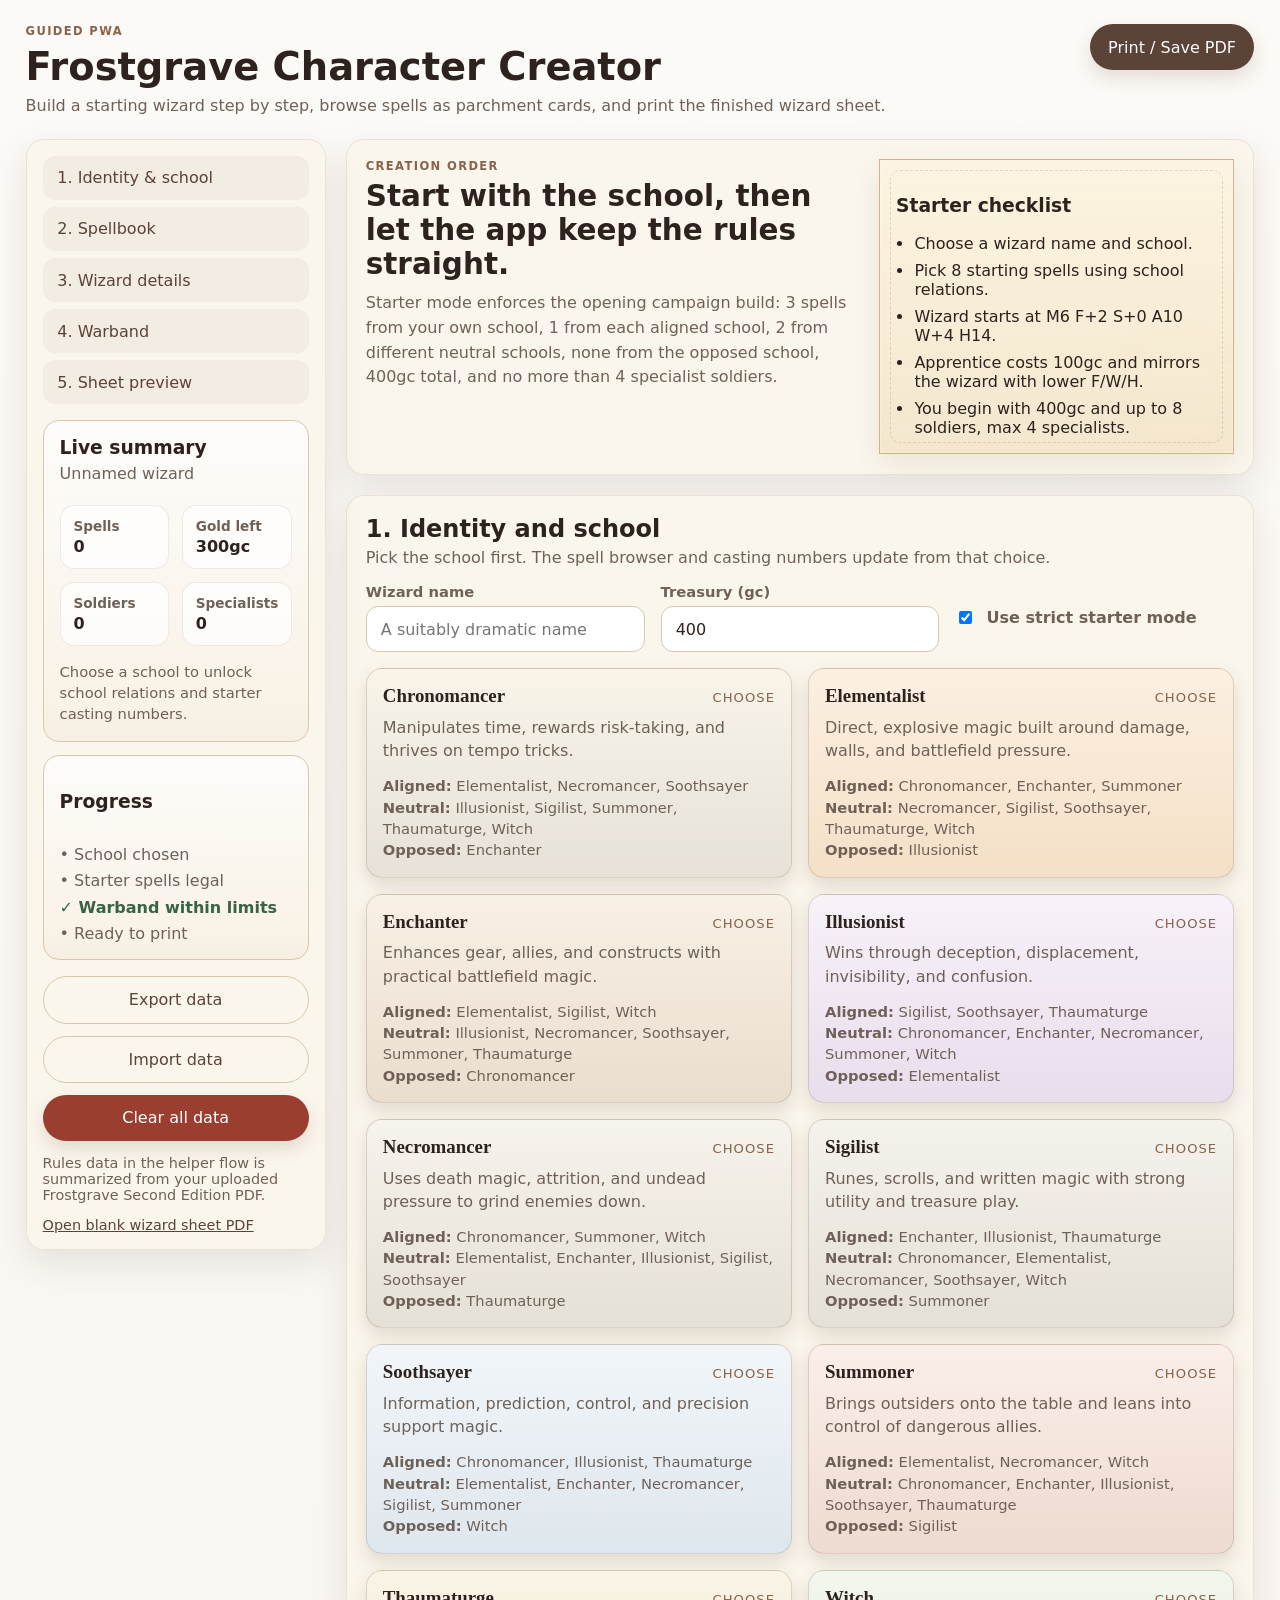
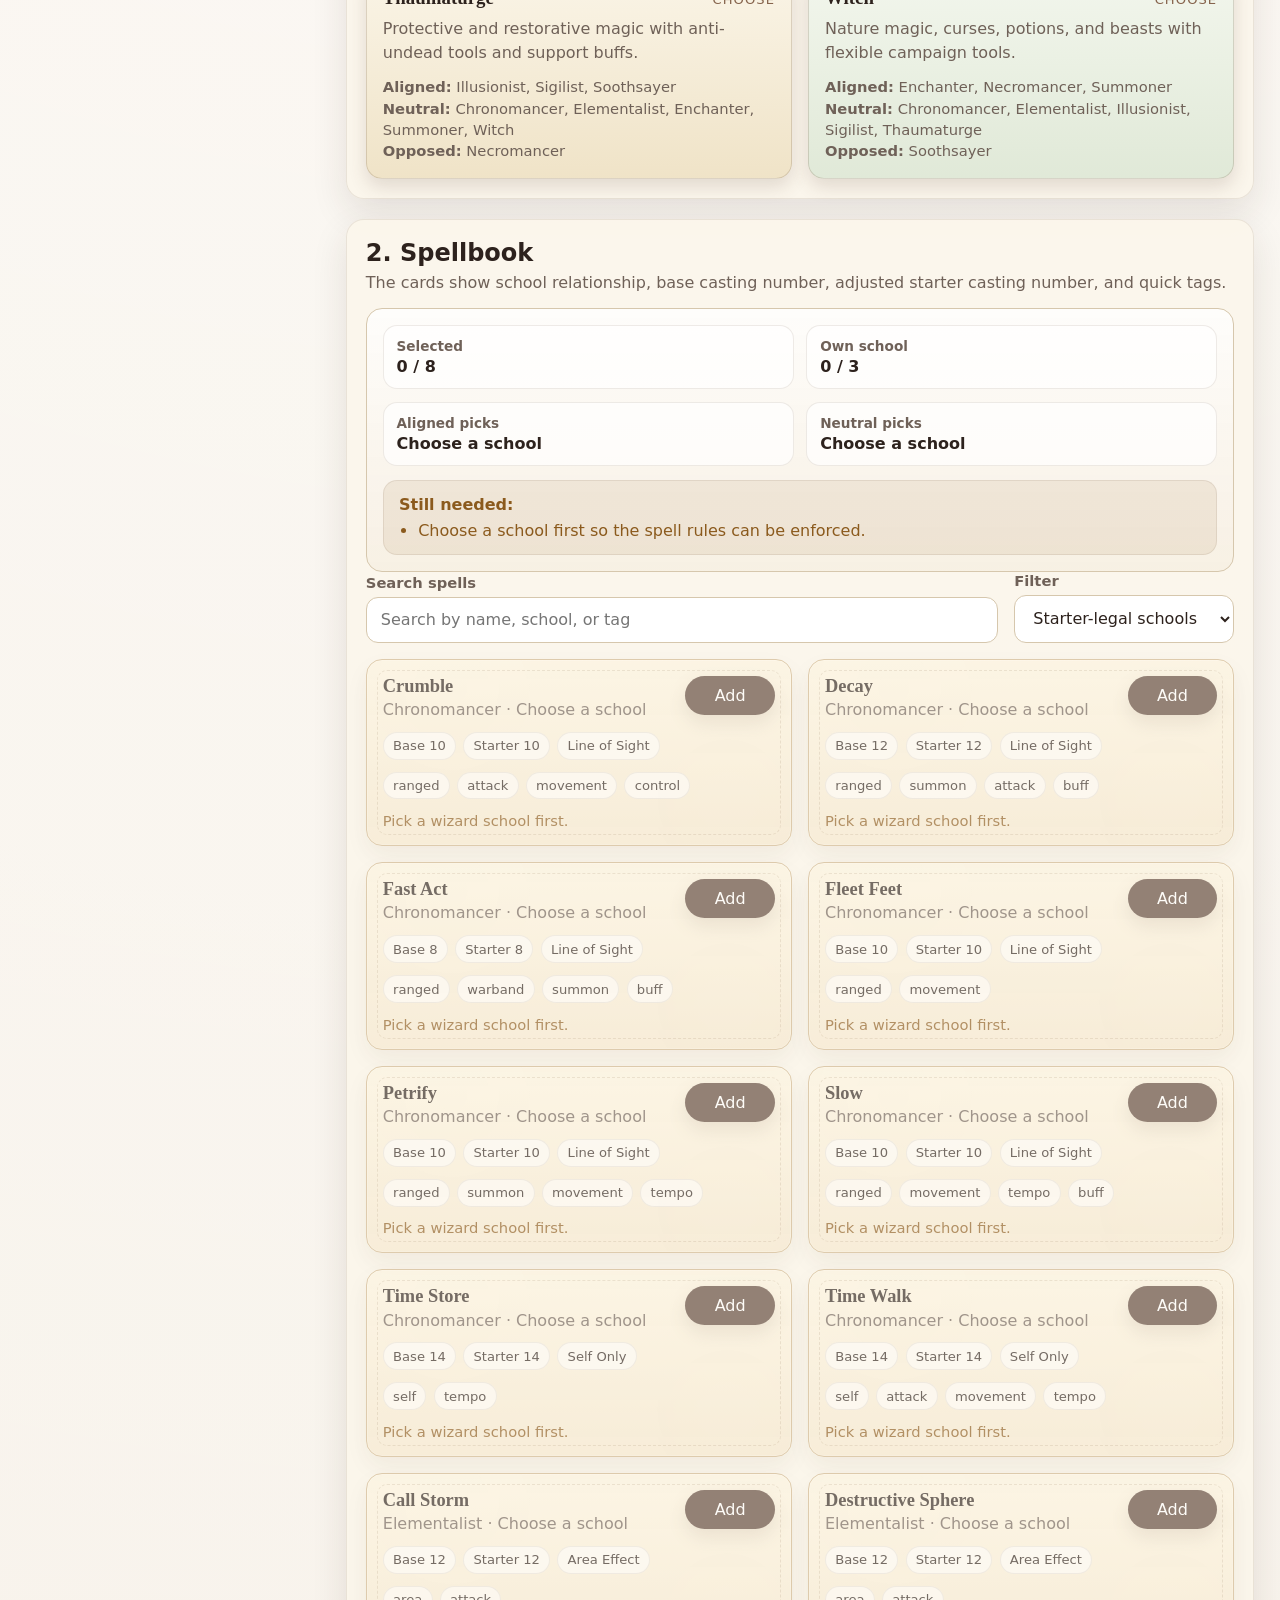
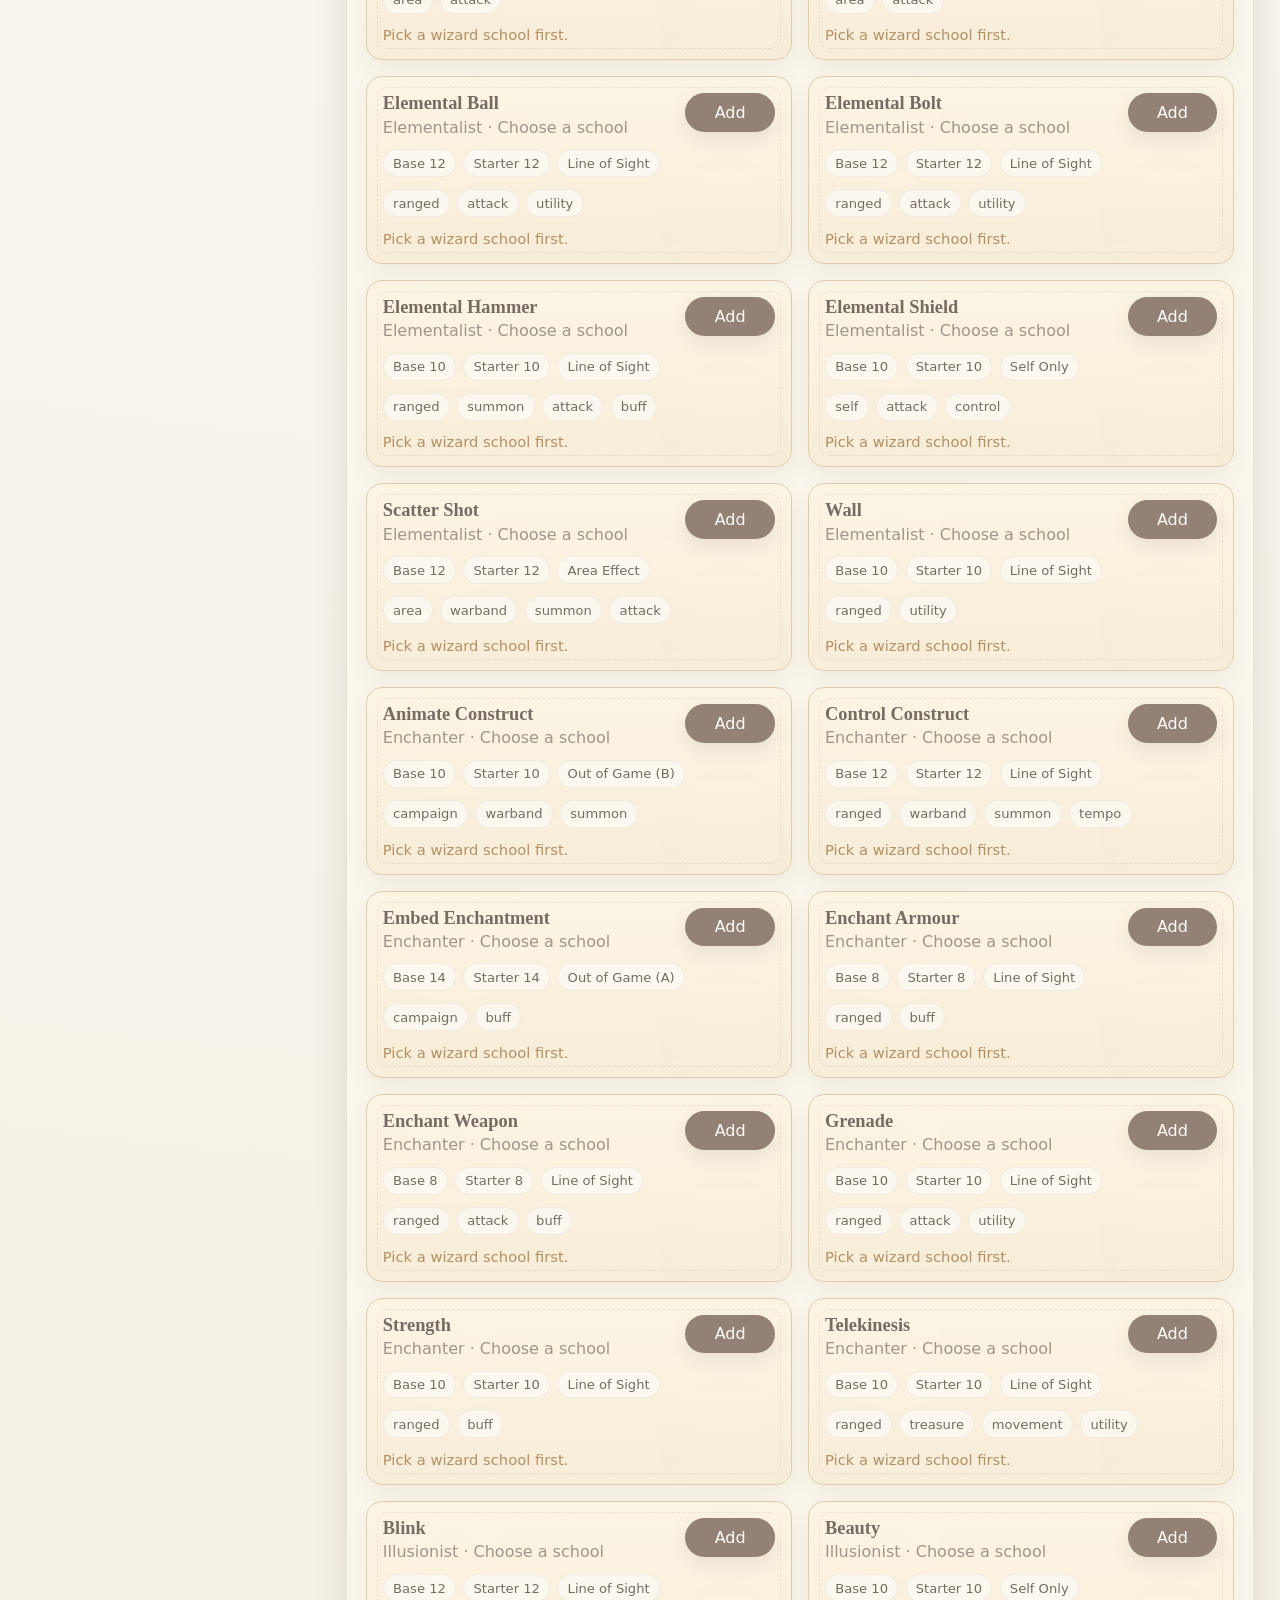
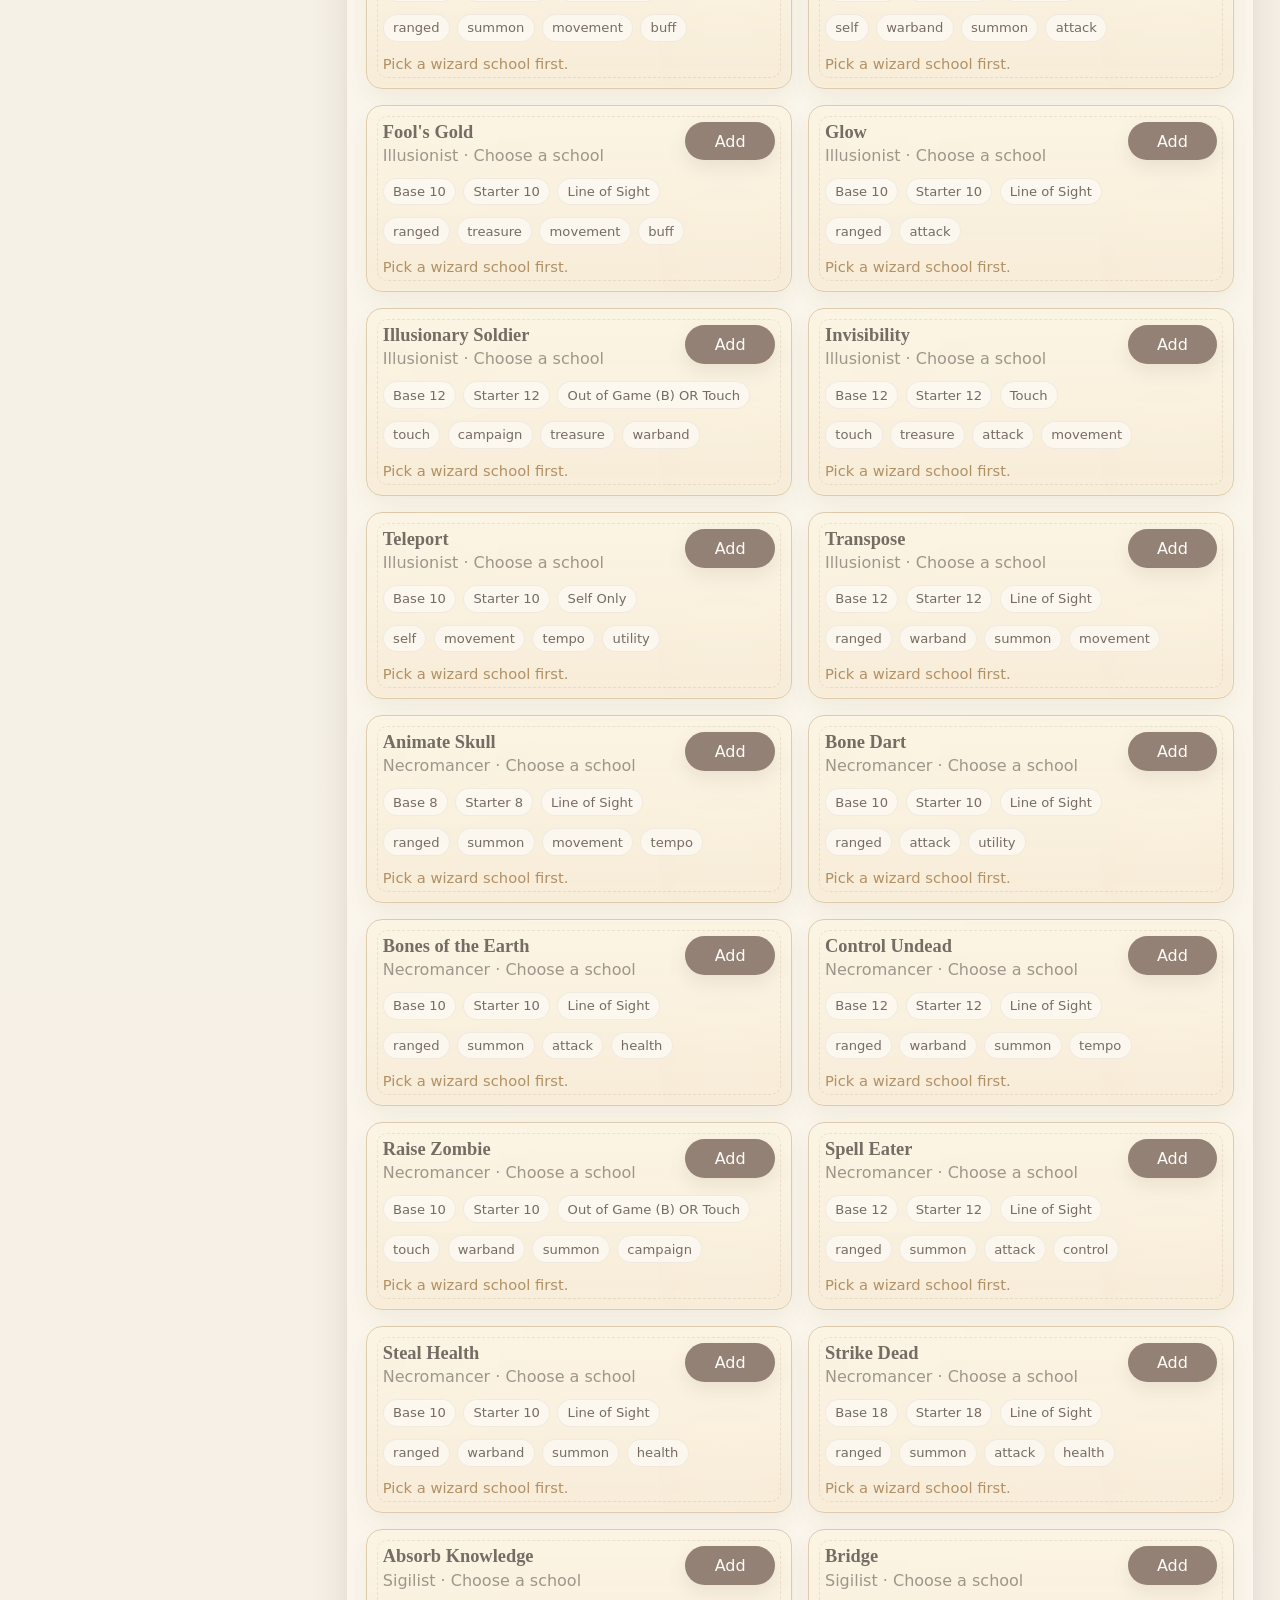
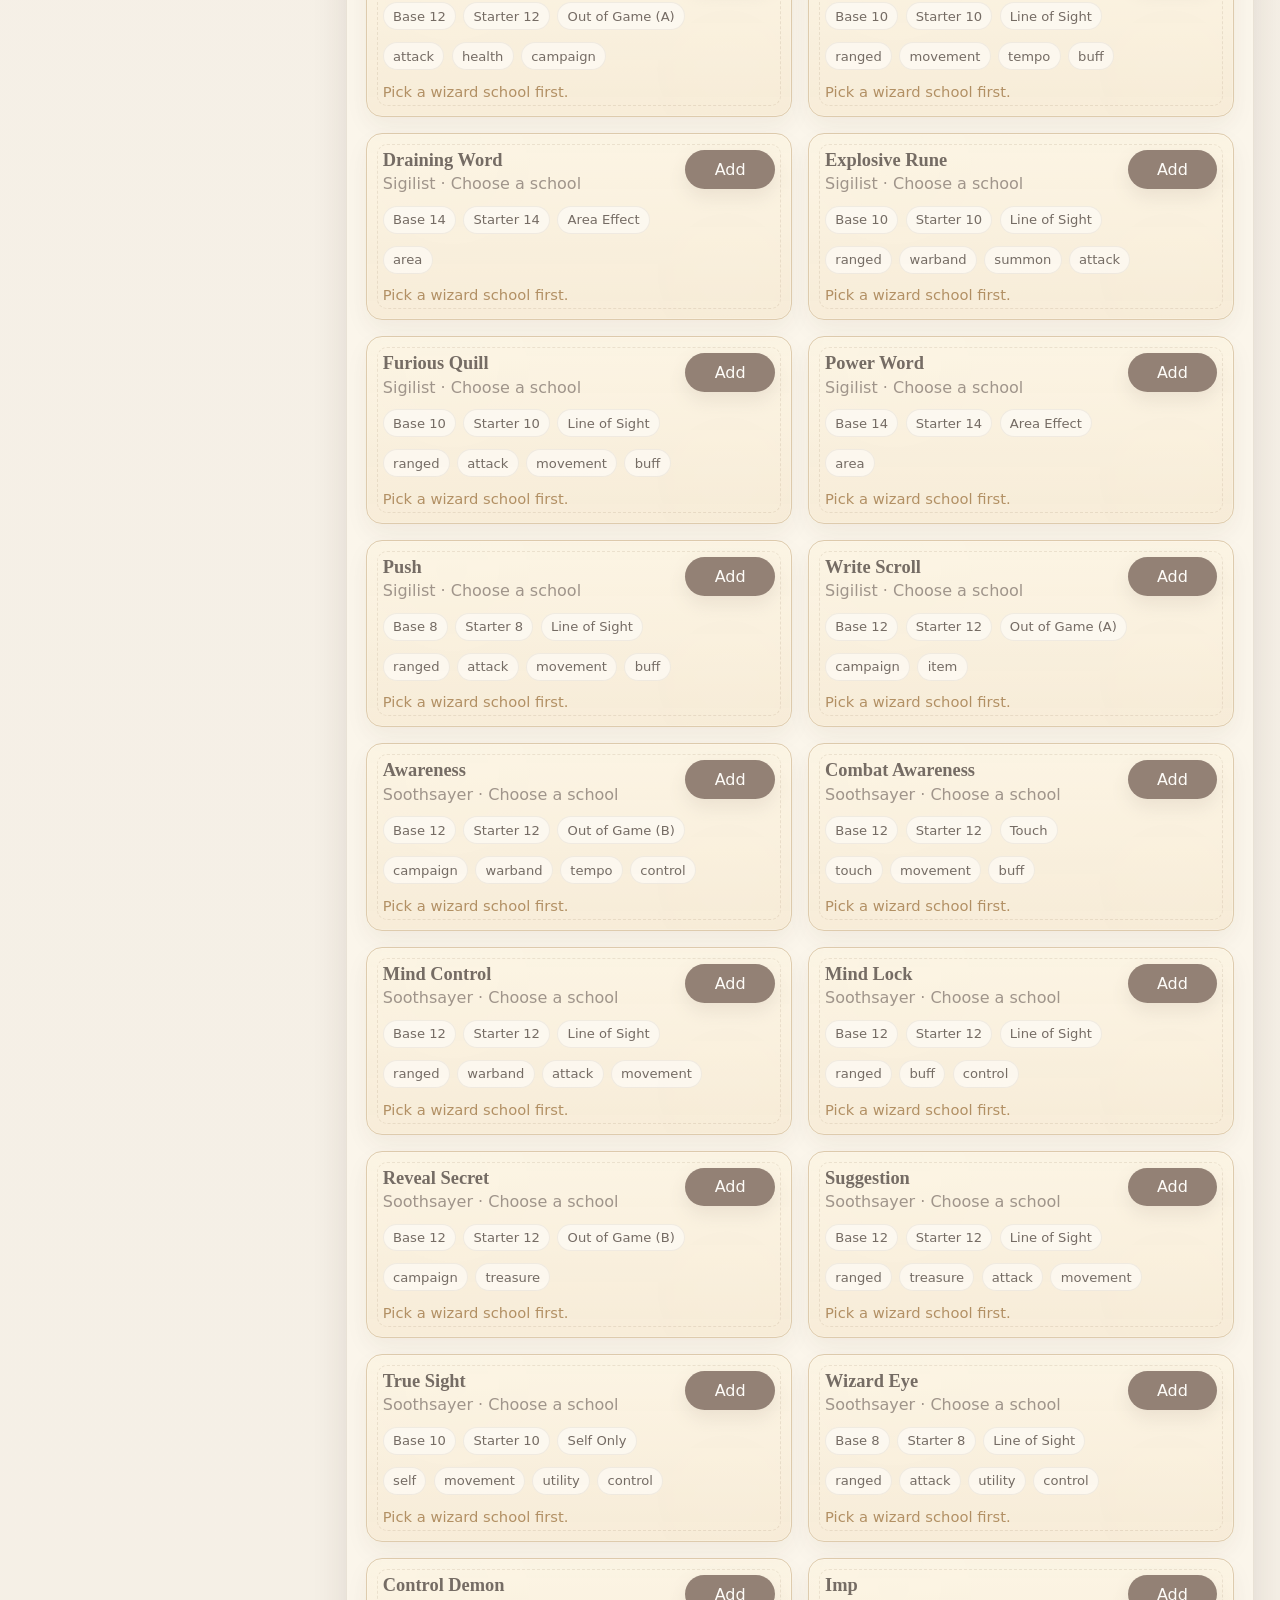
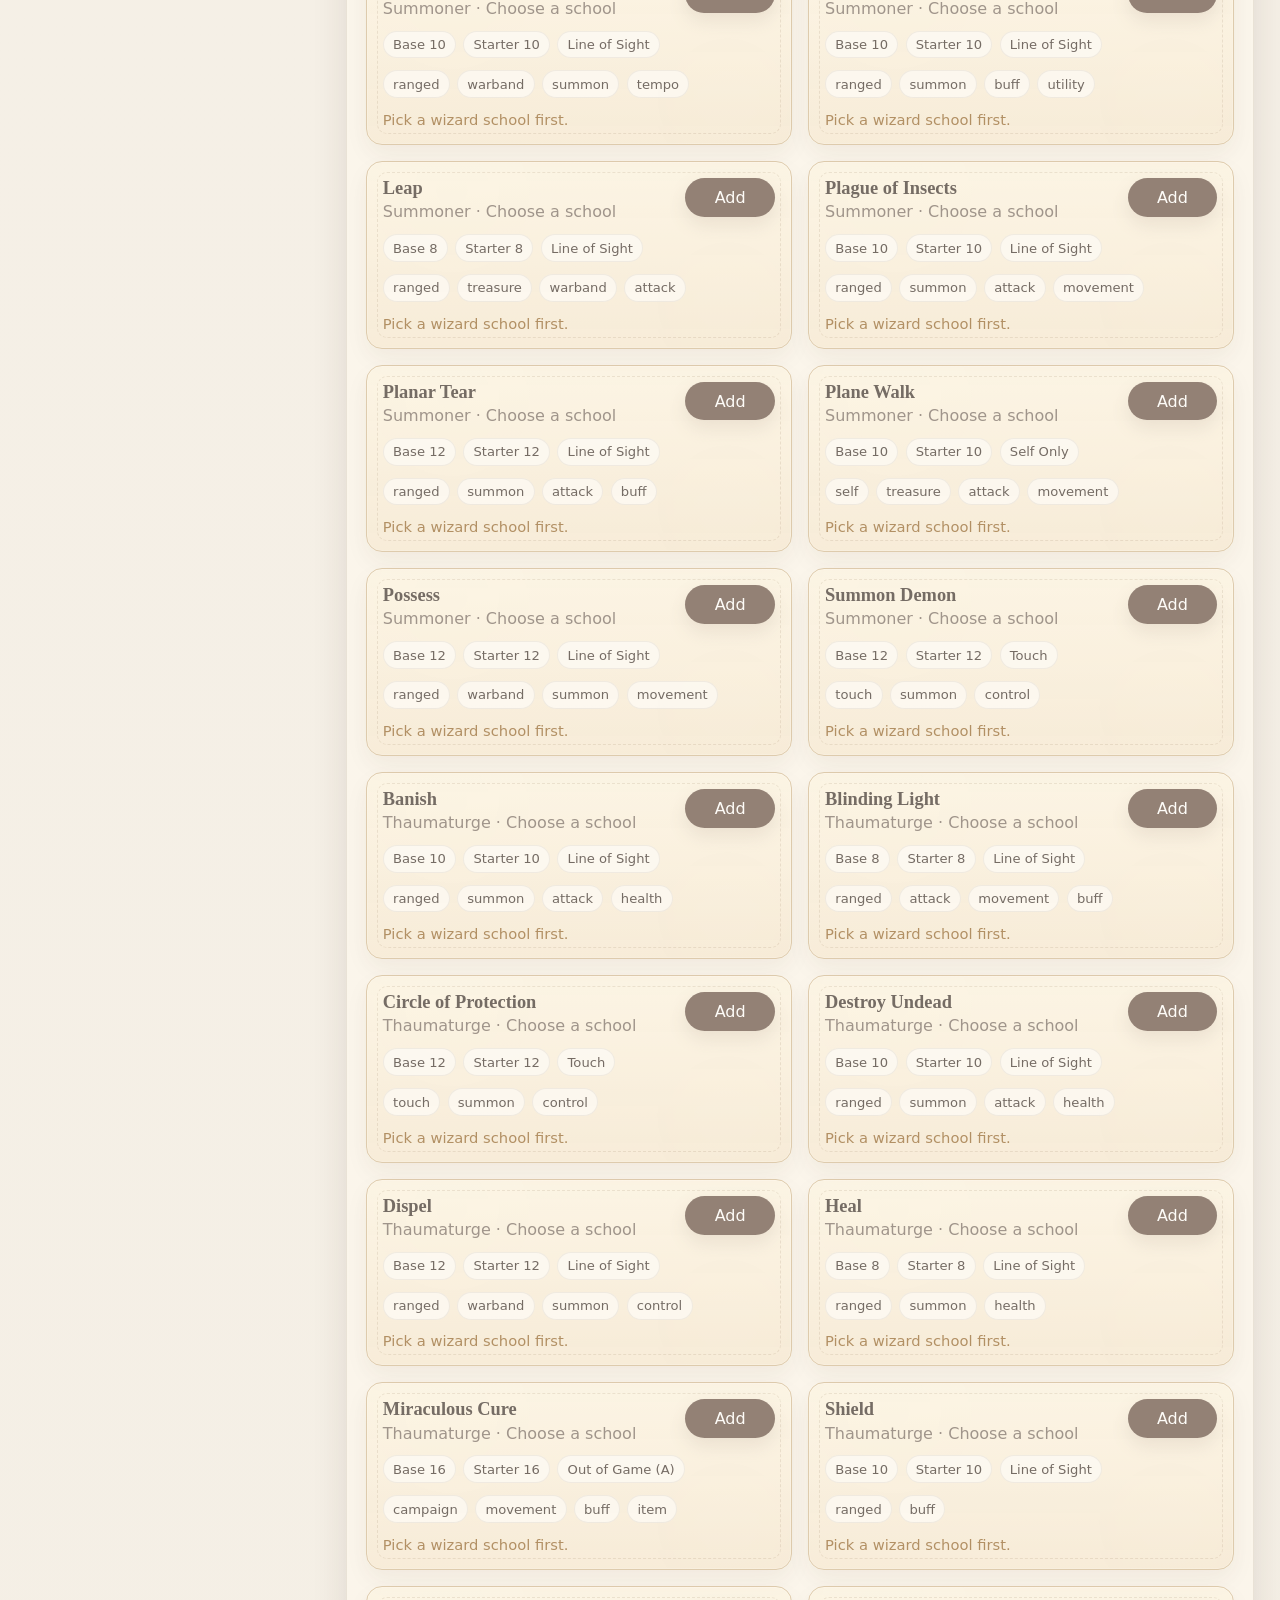
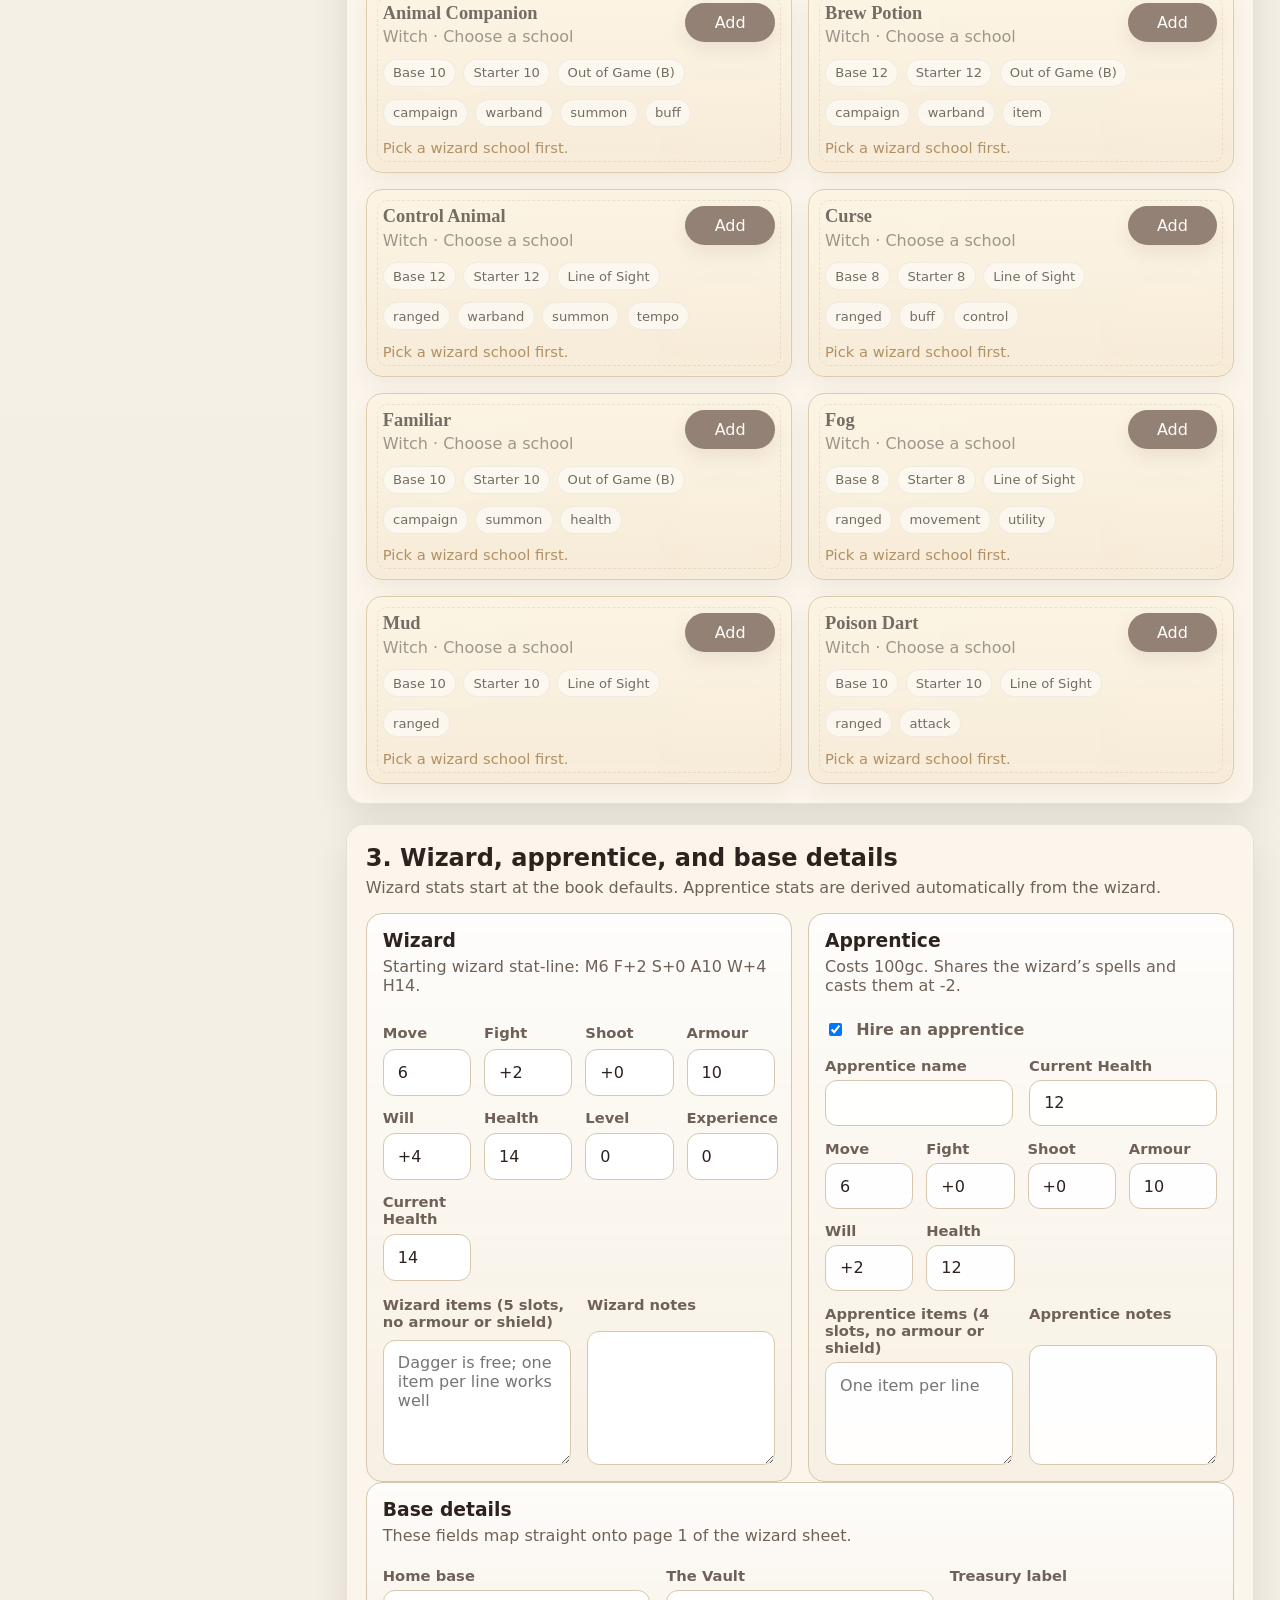
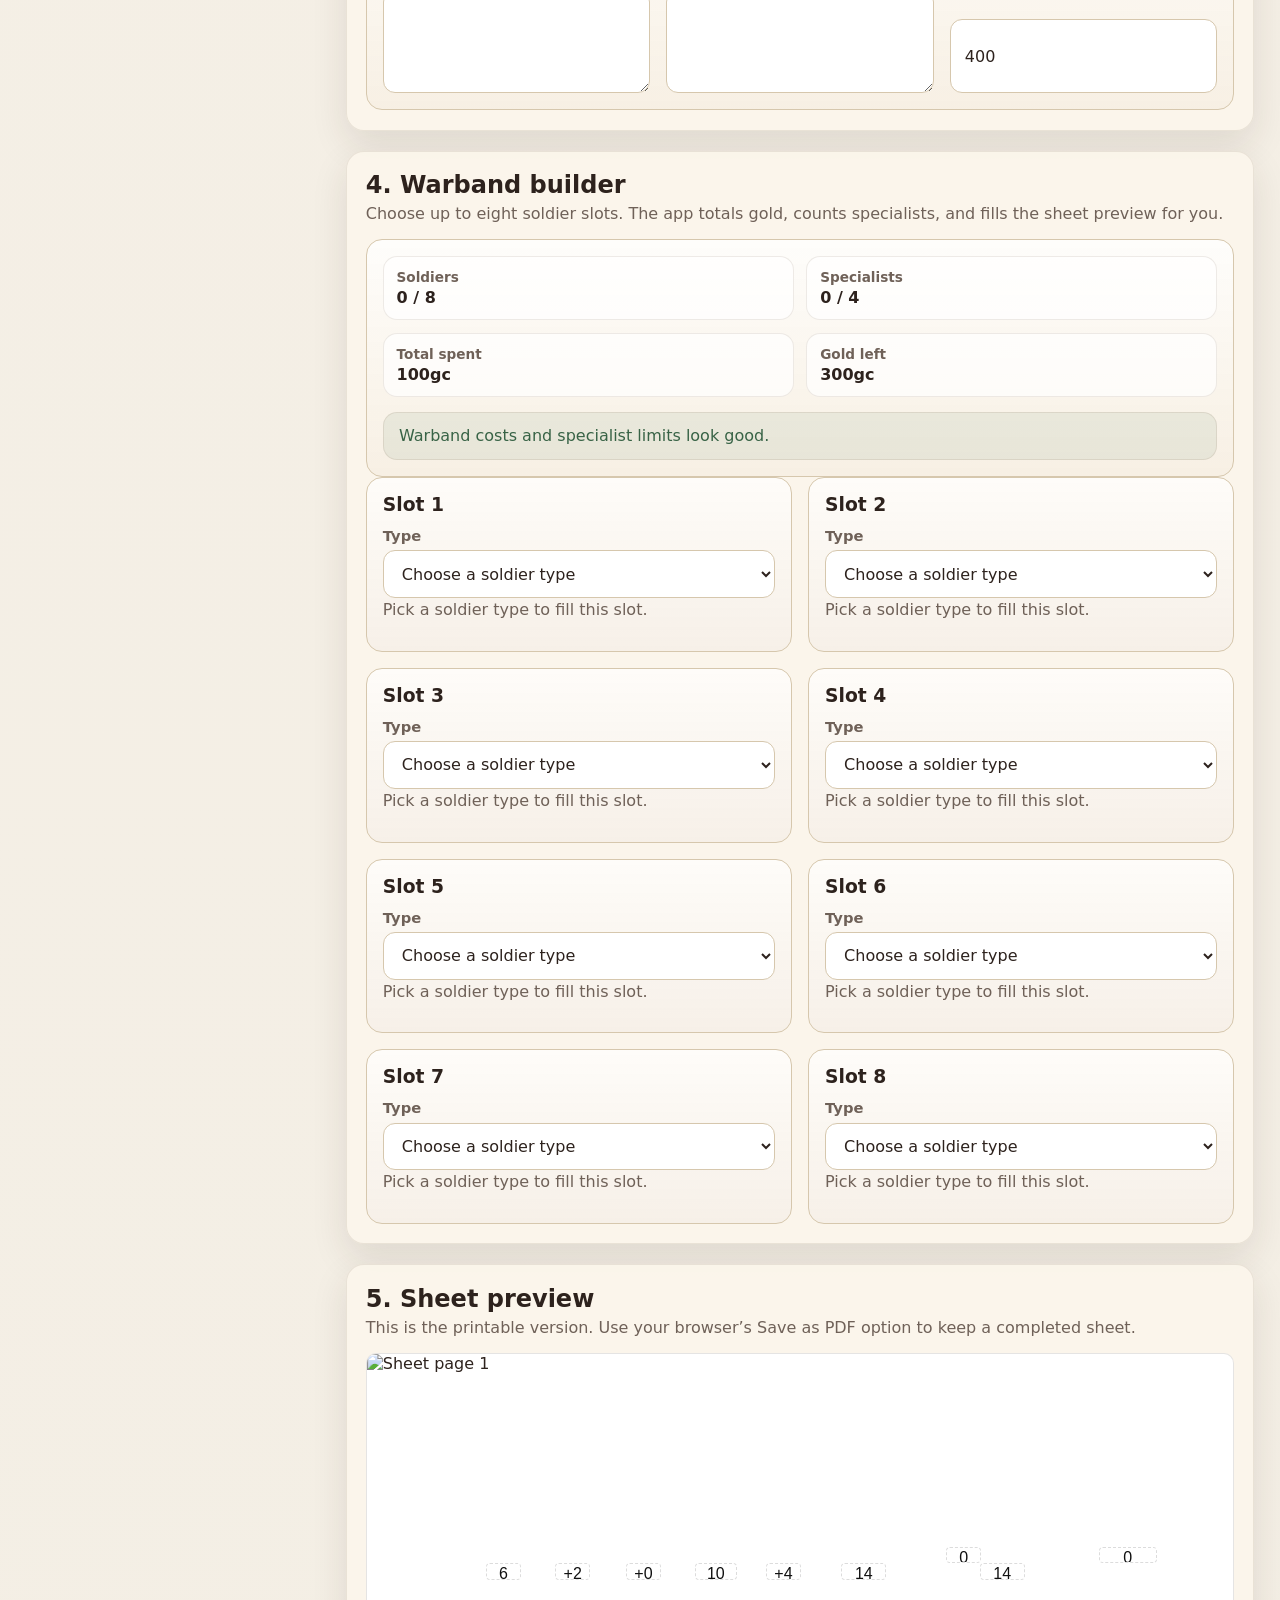
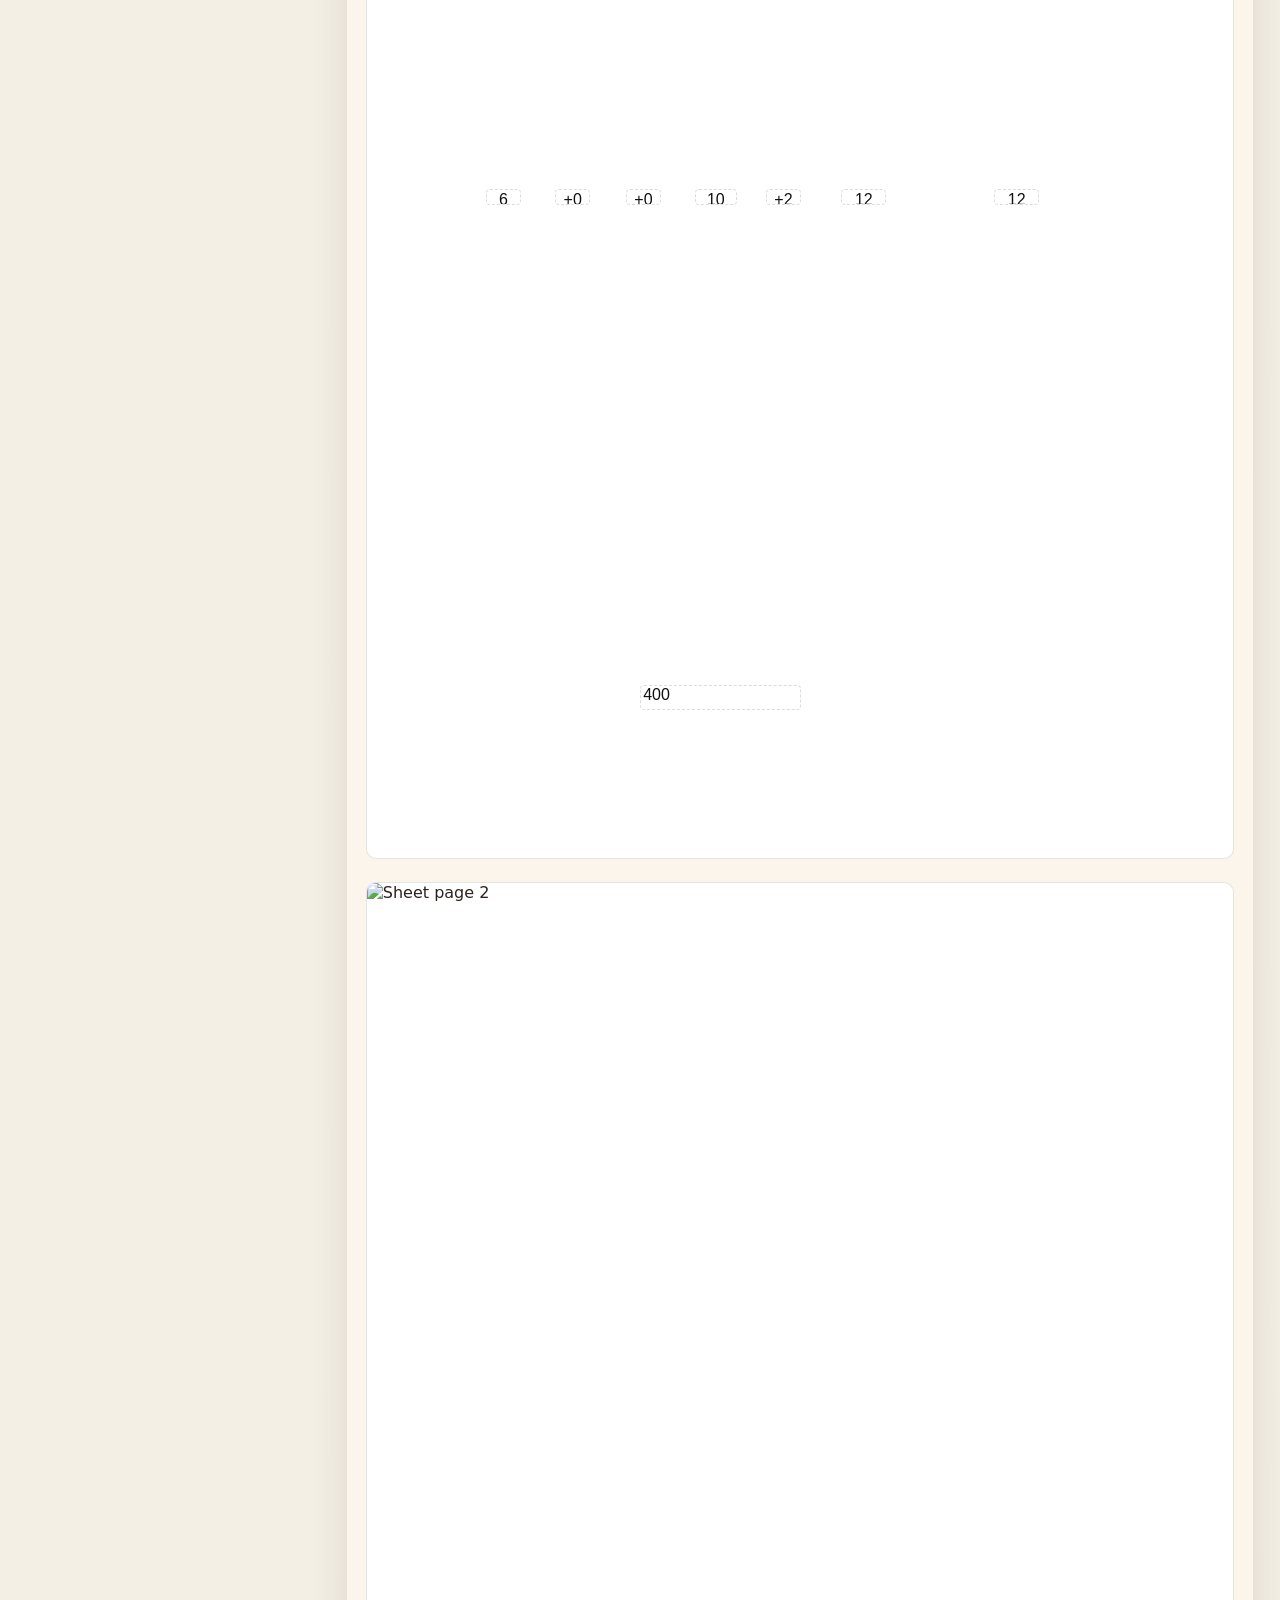
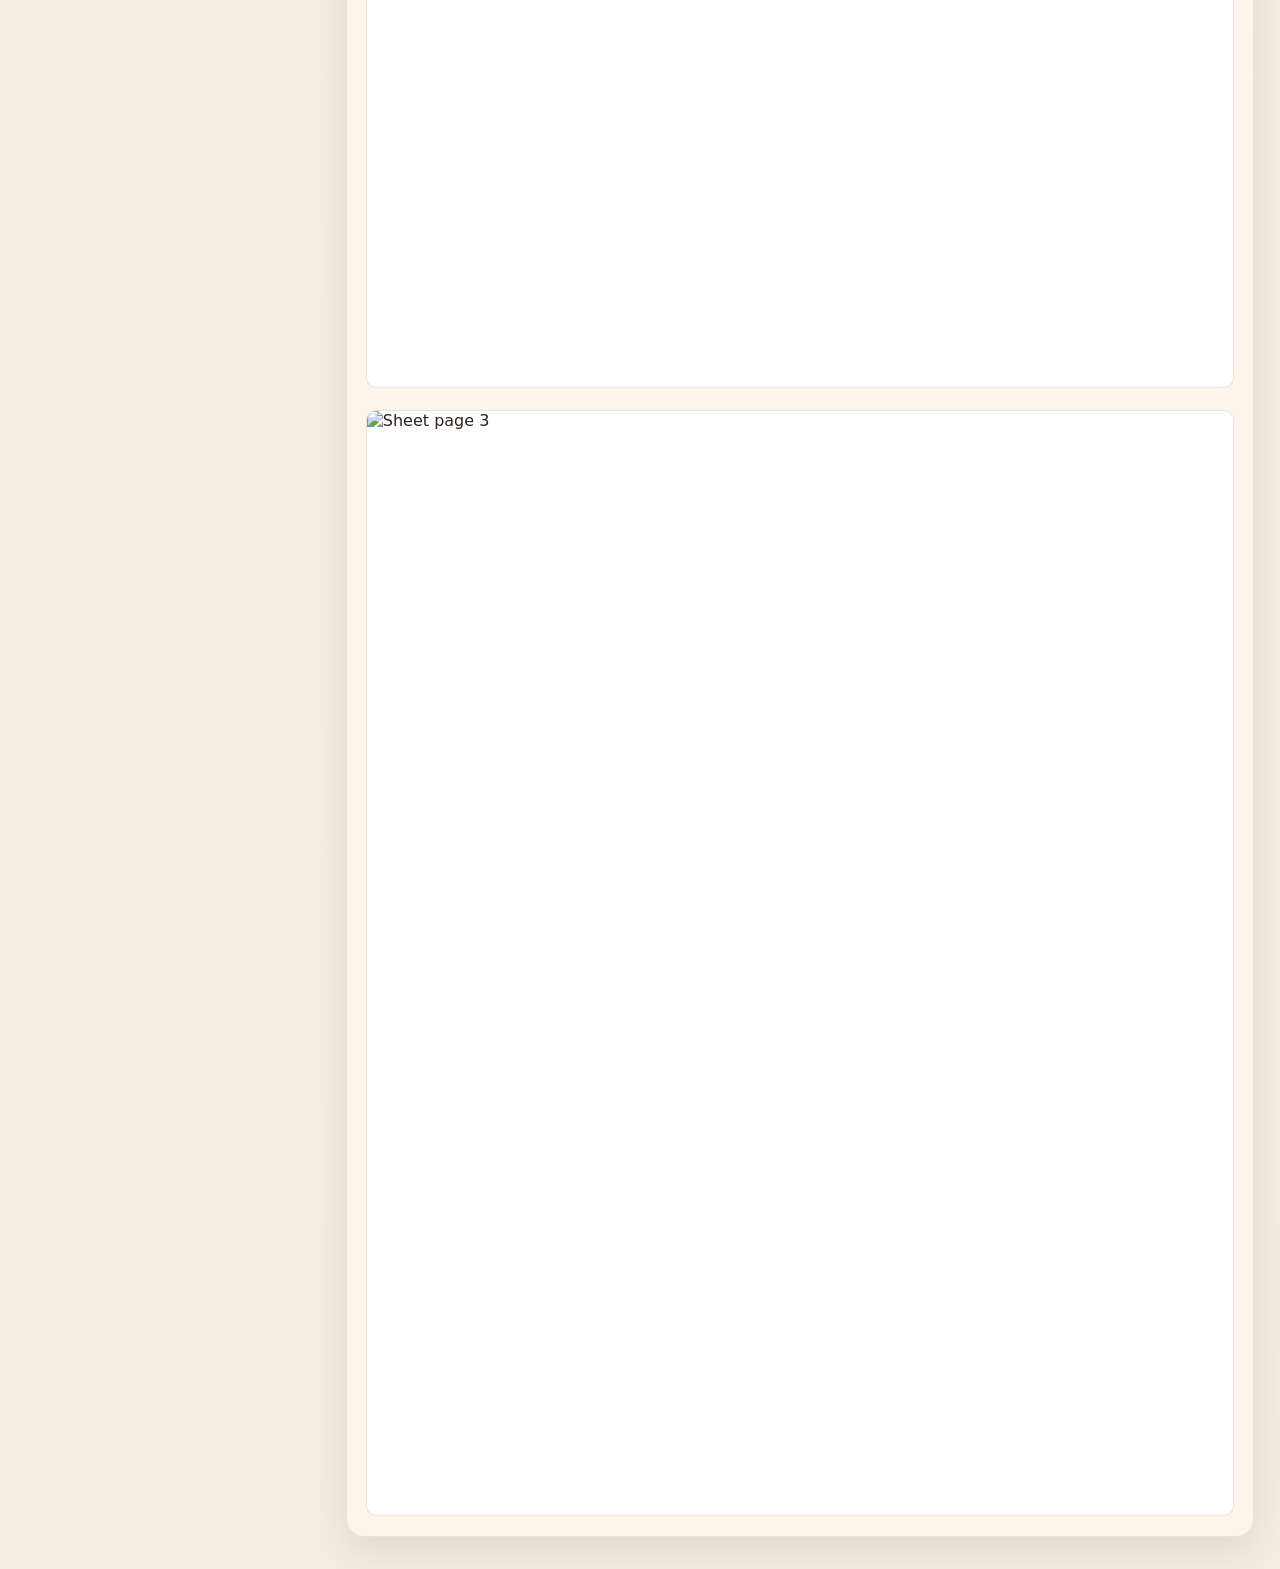
==== index.html @ 4606cbd0 "Add files via upload Test" ====
<!doctype html>
<html lang="en">
  <head>
    <meta charset="UTF-8" />
    <meta name="viewport" content="width=device-width, initial-scale=1" />
    <meta name="theme-color" content="#5b4337" />
    <meta name="description" content="Offline-capable Frostgrave character creator and wizard sheet PWA." />
    <title>Frostgrave Character Creator</title>
    <link rel="manifest" href="./manifest.webmanifest" />
    <link rel="icon" href="./assets/icon-192.png" />
    <link rel="apple-touch-icon" href="./assets/icon-192.png" />
    <link rel="stylesheet" href="./styles.css" />
  </head>
  <body>
    <header class="topbar">
      <div>
        <p class="eyebrow">Guided PWA</p>
        <h1>Frostgrave Character Creator</h1>
        <p class="subhead">Build a starting wizard step by step, browse spells as parchment cards, and print the finished wizard sheet.</p>
      </div>
      <div class="header-actions">
        <button id="installBtn" class="ghost" hidden>Install</button>
        <button id="printBtn">Print / Save PDF</button>
      </div>
    </header>

    <main class="layout">
      <aside class="sidebar card">
        <nav class="toc">
          <a href="#identityStep">1. Identity & school</a>
          <a href="#spellsStep">2. Spellbook</a>
          <a href="#detailsStep">3. Wizard details</a>
          <a href="#warbandStep">4. Warband</a>
          <a href="#previewSection">5. Sheet preview</a>
        </nav>

        <section id="liveSummary" class="summary-stack"></section>

        <div class="sidebar-actions">
          <button id="downloadDataBtn" class="ghost">Export data</button>
          <label class="file-btn ghost">
            Import data
            <input id="importDataInput" type="file" accept="application/json" hidden />
          </label>
          <button id="resetBtn" class="danger">Clear all data</button>
        </div>

        <p class="small-note">Rules data in the helper flow is summarized from your uploaded Frostgrave Second Edition PDF.</p>
        <p class="small-note"><a href="./assets/template.pdf" target="_blank" rel="noreferrer">Open blank wizard sheet PDF</a></p>
      </aside>

      <section class="content">
        <section class="card hero-card">
          <div class="hero-grid">
            <div>
              <p class="eyebrow">Creation order</p>
              <h2>Start with the school, then let the app keep the rules straight.</h2>
              <p class="hero-copy">Starter mode enforces the opening campaign build: 3 spells from your own school, 1 from each aligned school, 2 from different neutral schools, none from the opposed school, 400gc total, and no more than 4 specialist soldiers.</p>
            </div>
            <div class="hero-note parchment-panel">
              <h3>Starter checklist</h3>
              <ul class="compact-list">
                <li>Choose a wizard name and school.</li>
                <li>Pick 8 starting spells using school relations.</li>
                <li>Wizard starts at M6 F+2 S+0 A10 W+4 H14.</li>
                <li>Apprentice costs 100gc and mirrors the wizard with lower F/W/H.</li>
                <li>You begin with 400gc and up to 8 soldiers, max 4 specialists.</li>
              </ul>
            </div>
          </div>
        </section>

        <section id="identityStep" class="card section-block">
          <div class="section-heading">
            <h2>1. Identity and school</h2>
            <p>Pick the school first. The spell browser and casting numbers update from that choice.</p>
          </div>
          <div class="form-grid-3 responsive-grid">
            <div class="field-group">
              <label for="wizardName">Wizard name</label>
              <input id="wizardName" data-path="wizardName" type="text" placeholder="A suitably dramatic name" />
            </div>
            <div class="field-group">
              <label for="treasury">Treasury (gc)</label>
              <input id="treasury" data-path="treasury" type="text" inputmode="numeric" placeholder="400" />
            </div>
            <label class="toggle-row">
              <input id="strictStarterMode" type="checkbox" />
              <span>Use strict starter mode</span>
            </label>
          </div>
          <div id="schoolCards" class="school-grid"></div>
        </section>

        <section id="spellsStep" class="card section-block">
          <div class="section-heading">
            <h2>2. Spellbook</h2>
            <p>The cards show school relationship, base casting number, adjusted starter casting number, and quick tags.</p>
          </div>
          <div id="spellSummary" class="panel stack"></div>
          <div class="toolbar">
            <div class="field-group search-field">
              <label for="spellSearch">Search spells</label>
              <input id="spellSearch" type="search" placeholder="Search by name, school, or tag" />
            </div>
            <div class="field-group narrow-field">
              <label for="spellFilter">Filter</label>
              <select id="spellFilter">
                <option value="starter">Starter-legal schools</option>
                <option value="all">All spells</option>
                <option value="selected">Selected</option>
                <option value="own">Own school</option>
                <option value="aligned">Aligned schools</option>
                <option value="neutral">Neutral schools</option>
                <option value="opposed">Opposed school</option>
              </select>
            </div>
          </div>
          <div id="spellCards" class="spell-card-grid"></div>
        </section>

        <section id="detailsStep" class="card section-block">
          <div class="section-heading">
            <h2>3. Wizard, apprentice, and base details</h2>
            <p>Wizard stats start at the book defaults. Apprentice stats are derived automatically from the wizard.</p>
          </div>
          <div id="detailsContent"></div>
        </section>

        <section id="warbandStep" class="card section-block">
          <div class="section-heading">
            <h2>4. Warband builder</h2>
            <p>Choose up to eight soldier slots. The app totals gold, counts specialists, and fills the sheet preview for you.</p>
          </div>
          <div id="warbandSummary" class="panel stack"></div>
          <div id="warbandBuilder"></div>
        </section>

        <section id="previewSection" class="card section-block preview-shell">
          <div class="section-heading">
            <h2>5. Sheet preview</h2>
            <p>This is the printable version. Use your browser’s Save as PDF option to keep a completed sheet.</p>
          </div>
          <div id="previewPages" class="preview-pages"></div>
        </section>
      </section>
    </main>

    <script src="./app.js" type="module"></script>
  </body>
</html>
---- styles.css ----
:root {
  --bg: #f3eee4;
  --paper: #fbf6eb;
  --paper-2: #f6ecdc;
  --ink: #2d221d;
  --muted: #6f6158;
  --line: #d6c7ad;
  --accent: #5b4337;
  --accent-2: #86644d;
  --accent-soft: #efe2cf;
  --success: #386346;
  --warning: #8b5a1d;
  --danger: #9a3e2f;
  --shadow: 0 14px 36px rgba(53, 38, 26, 0.11);
  --radius: 18px;
}

* { box-sizing: border-box; }
html { scroll-behavior: smooth; }
body {
  margin: 0;
  font-family: Inter, ui-sans-serif, system-ui, -apple-system, BlinkMacSystemFont, "Segoe UI", sans-serif;
  color: var(--ink);
  background:
    radial-gradient(circle at top, rgba(255,255,255,0.7), transparent 30%),
    linear-gradient(180deg, #f7f1e8 0%, var(--bg) 100%);
}

a { color: var(--accent); }
button, input, select, textarea { font: inherit; }
button {
  border: 0;
  border-radius: 999px;
  padding: 0.85rem 1.15rem;
  background: var(--accent);
  color: #fff;
  cursor: pointer;
  box-shadow: 0 8px 18px rgba(91, 67, 55, 0.16);
}
button:hover { transform: translateY(-1px); }
button.ghost, .file-btn.ghost {
  background: transparent;
  color: var(--accent);
  border: 1px solid var(--line);
  box-shadow: none;
}
button.danger { background: var(--danger); }

.topbar {
  display: flex;
  gap: 1rem;
  justify-content: space-between;
  align-items: flex-start;
  padding: 1.5rem clamp(1rem, 2vw, 2rem);
}
.eyebrow {
  margin: 0 0 0.35rem;
  text-transform: uppercase;
  letter-spacing: 0.12em;
  font-size: 0.72rem;
  color: var(--accent-2);
  font-weight: 700;
}
.topbar h1 {
  margin: 0;
  font-size: clamp(1.95rem, 3vw, 2.65rem);
}
.subhead {
  margin: 0.45rem 0 0;
  color: var(--muted);
  max-width: 56rem;
}
.header-actions {
  display: flex;
  gap: 0.75rem;
  flex-wrap: wrap;
  justify-content: flex-end;
}

.layout {
  display: grid;
  grid-template-columns: minmax(240px, 300px) minmax(0, 1fr);
  gap: 1.25rem;
  align-items: start;
  padding: 0 clamp(1rem, 2vw, 2rem) 2rem;
}
.card {
  background: rgba(251, 246, 235, 0.94);
  border: 1px solid rgba(104, 84, 67, 0.12);
  border-radius: var(--radius);
  box-shadow: var(--shadow);
}
.sidebar {
  position: sticky;
  top: 1rem;
  padding: 1rem;
}
.toc {
  display: grid;
  gap: 0.45rem;
}
.toc a {
  text-decoration: none;
  padding: 0.78rem 0.92rem;
  border-radius: 12px;
  background: rgba(91, 67, 55, 0.05);
}
.summary-stack {
  display: grid;
  gap: 0.85rem;
  margin-top: 1rem;
}
.sidebar-actions {
  display: grid;
  gap: 0.75rem;
  margin-top: 1rem;
}
.file-btn {
  display: inline-flex;
  align-items: center;
  justify-content: center;
  border-radius: 999px;
  padding: 0.8rem 1.1rem;
  cursor: pointer;
}
.small-note {
  margin: 0.9rem 0 0;
  color: var(--muted);
  font-size: 0.9rem;
}
.content {
  display: grid;
  gap: 1.25rem;
}
.section-block,
.hero-card {
  padding: 1.2rem;
}
.section-heading {
  margin-bottom: 1rem;
}
.section-heading h2,
.section-heading h3 {
  margin: 0;
}
.section-heading p {
  margin: 0.35rem 0 0;
  color: var(--muted);
}
.compact-head { margin-bottom: 0.5rem; }

.hero-grid {
  display: grid;
  grid-template-columns: 1.4fr 1fr;
  gap: 1rem;
  align-items: start;
}
.hero-card h2 {
  margin: 0;
  font-size: clamp(1.4rem, 2.3vw, 1.95rem);
}
.hero-copy {
  color: var(--muted);
  line-height: 1.55;
  margin: 0.65rem 0 0;
}
.parchment-panel {
  position: relative;
  background:
    linear-gradient(180deg, rgba(252, 244, 224, 0.98), rgba(244, 230, 204, 0.96)),
    radial-gradient(circle at 20% 15%, rgba(255,255,255,0.5), transparent 25%),
    radial-gradient(circle at 85% 75%, rgba(210, 178, 128, 0.16), transparent 28%);
  border: 1px solid #ceb48c;
  box-shadow: inset 0 0 0 1px rgba(255,255,255,0.2), 0 10px 26px rgba(74, 54, 31, 0.09);
}
.parchment-panel::before {
  content: "";
  position: absolute;
  inset: 10px;
  border: 1px dashed rgba(113, 77, 39, 0.18);
  pointer-events: none;
  border-radius: 10px;
}
.hero-note {
  padding: 1rem;
}
.compact-list {
  margin: 0.6rem 0 0;
  padding-left: 1.15rem;
  display: grid;
  gap: 0.5rem;
}

.panel {
  border: 1px solid var(--line);
  border-radius: 16px;
  padding: 1rem;
  background: linear-gradient(180deg, rgba(255,255,255,0.78), rgba(247,239,226,0.84));
}
.stack { display: grid; gap: 0.9rem; }
.summary-grid {
  display: grid;
  grid-template-columns: repeat(2, minmax(0, 1fr));
  gap: 0.8rem;
}
.summary-grid > div {
  display: grid;
  gap: 0.2rem;
  padding: 0.75rem 0.8rem;
  border-radius: 14px;
  background: rgba(255,255,255,0.7);
  border: 1px solid rgba(112, 89, 71, 0.12);
}
.summary-grid strong { font-size: 0.85rem; color: var(--muted); }
.summary-grid span { font-weight: 700; }
.compact-summary { grid-template-columns: repeat(2, minmax(0, 1fr)); }

.form-grid-2,
.form-grid-3,
.details-grid,
.responsive-grid {
  display: grid;
  gap: 1rem;
}
.form-grid-2 { grid-template-columns: repeat(2, minmax(0, 1fr)); }
.form-grid-3 { grid-template-columns: repeat(3, minmax(0, 1fr)); }
.details-grid { grid-template-columns: repeat(2, minmax(0, 1fr)); }
.field-group { display: grid; gap: 0.38rem; }
.field-group > span,
.field-group label,
.field-group > label {
  font-size: 0.92rem;
  font-weight: 700;
  color: var(--muted);
}
input[type="text"],
input[type="search"],
select,
textarea {
  width: 100%;
  border-radius: 12px;
  border: 1px solid var(--line);
  background: white;
  padding: 0.78rem 0.88rem;
  color: var(--ink);
}
textarea {
  resize: vertical;
  min-height: 6.3rem;
}
.readonly input {
  background: rgba(248, 244, 237, 0.95);
}
.toggle-row {
  display: inline-flex;
  gap: 0.7rem;
  align-items: center;
  min-height: 100%;
  font-weight: 700;
  color: var(--muted);
}
.inline-toggle {
  padding: 0.2rem 0;
}
.muted-panel { opacity: 0.5; }

.school-grid {
  display: grid;
  grid-template-columns: repeat(2, minmax(0, 1fr));
  gap: 1rem;
  margin-top: 1rem;
}
.school-card {
  text-align: left;
  border-radius: 16px;
  padding: 1rem;
  border: 1px solid rgba(102, 78, 53, 0.2);
  background: linear-gradient(180deg, rgba(255,255,255,0.92), rgba(245, 234, 216, 0.94));
  color: var(--ink);
}
.school-card.selected {
  outline: 2px solid rgba(91, 67, 55, 0.55);
  box-shadow: 0 0 0 4px rgba(91, 67, 55, 0.1), var(--shadow);
}
.school-card-top {
  display: flex;
  justify-content: space-between;
  gap: 1rem;
  align-items: baseline;
}
.school-name {
  font-family: Georgia, "Times New Roman", serif;
  font-weight: 700;
  font-size: 1.18rem;
}
.school-status {
  font-size: 0.82rem;
  text-transform: uppercase;
  letter-spacing: 0.08em;
  color: var(--accent-2);
}
.school-card p { margin: 0.55rem 0 0.8rem; color: var(--muted); line-height: 1.45; }
.mini-rule { color: var(--muted); font-size: 0.92rem; line-height: 1.45; }

.palette-time { background: linear-gradient(180deg, rgba(248,244,232,0.96), rgba(230,224,214,0.96)); }
.palette-fire { background: linear-gradient(180deg, rgba(252,239,225,0.96), rgba(244,223,196,0.96)); }
.palette-bronze { background: linear-gradient(180deg, rgba(248,240,229,0.96), rgba(233,220,203,0.96)); }
.palette-violet { background: linear-gradient(180deg, rgba(247,241,248,0.96), rgba(232,220,236,0.96)); }
.palette-bone { background: linear-gradient(180deg, rgba(246,243,236,0.96), rgba(228,223,212,0.96)); }
.palette-ink { background: linear-gradient(180deg, rgba(245,242,236,0.96), rgba(227,223,213,0.96)); }
.palette-star { background: linear-gradient(180deg, rgba(241,245,248,0.96), rgba(221,230,237,0.96)); }
.palette-crimson { background: linear-gradient(180deg, rgba(251,238,232,0.96), rgba(237,217,207,0.96)); }
.palette-sun { background: linear-gradient(180deg, rgba(250,244,230,0.96), rgba(239,226,197,0.96)); }
.palette-moss { background: linear-gradient(180deg, rgba(242,246,236,0.96), rgba(223,232,214,0.96)); }

.toolbar {
  display: grid;
  grid-template-columns: minmax(0, 1fr) 220px;
  gap: 1rem;
  align-items: end;
}
.search-field { min-width: 0; }
.narrow-field { max-width: 240px; }
.spell-card-grid {
  display: grid;
  grid-template-columns: repeat(2, minmax(0, 1fr));
  gap: 1rem;
  margin-top: 1rem;
}
.spell-card {
  padding: 1rem;
  border-radius: 16px;
}
.spell-card.selected {
  outline: 2px solid rgba(91, 67, 55, 0.45);
}
.spell-card.disabled {
  opacity: 0.65;
}
.spell-card-top {
  display: flex;
  justify-content: space-between;
  gap: 0.8rem;
  align-items: start;
}
.spell-card h3 {
  margin: 0;
  font-family: Georgia, "Times New Roman", serif;
  font-size: 1.15rem;
}
.spell-school-line {
  margin: 0.2rem 0 0;
  color: var(--muted);
}
.spell-toggle {
  min-width: 5.6rem;
  padding: 0.62rem 0.9rem;
}
.spell-toggle.active {
  background: var(--success);
}
.spell-meta {
  display: flex;
  flex-wrap: wrap;
  gap: 0.45rem;
  margin-top: 0.8rem;
}
.spell-meta span,
.tag-chip,
.badge {
  display: inline-flex;
  align-items: center;
  padding: 0.34rem 0.58rem;
  border-radius: 999px;
  background: rgba(255,255,255,0.68);
  border: 1px solid rgba(99, 77, 58, 0.12);
  font-size: 0.82rem;
}
.tag-row {
  display: flex;
  flex-wrap: wrap;
  gap: 0.45rem;
  margin-top: 0.75rem;
}
.reason-text {
  margin: 0.8rem 0 0;
  color: var(--warning);
  font-size: 0.92rem;
}
.relation-own { border-color: rgba(72, 111, 79, 0.28); }
.relation-aligned { border-color: rgba(73, 93, 136, 0.26); }
.relation-neutral { border-color: rgba(124, 104, 68, 0.24); }
.relation-opposed { border-color: rgba(150, 70, 60, 0.26); }

.alert {
  border-radius: 14px;
  padding: 0.85rem 0.95rem;
  border: 1px solid rgba(112, 89, 71, 0.12);
}
.alert ul { margin: 0.45rem 0 0; padding-left: 1.2rem; }
.alert.success {
  background: rgba(56, 99, 70, 0.08);
  color: var(--success);
}
.alert.warning {
  background: rgba(139, 90, 29, 0.09);
  color: var(--warning);
}

.stat-grid-4 {
  display: grid;
  grid-template-columns: repeat(4, minmax(0, 1fr));
  gap: 0.8rem;
}
.apprentice-grid textarea,
.apprentice-grid input,
.apprentice-grid select { background: rgba(255,255,255,0.94); }

.soldier-grid {
  display: grid;
  grid-template-columns: repeat(2, minmax(0, 1fr));
  gap: 1rem;
}
.soldier-card { min-height: 100%; }
.soldier-card.empty-slot {
  background: linear-gradient(180deg, rgba(255,255,255,0.68), rgba(245,239,231,0.75));
}
.soldier-card-top {
  display: flex;
  justify-content: space-between;
  gap: 0.8rem;
  align-items: center;
  margin-bottom: 0.75rem;
}
.soldier-card-top h3 { margin: 0; }
.slot-badges {
  display: flex;
  gap: 0.4rem;
  flex-wrap: wrap;
}
.badge.accent {
  background: rgba(91, 67, 55, 0.12);
  color: var(--accent);
}
.stat-strip {
  display: flex;
  flex-wrap: wrap;
  gap: 0.45rem;
  margin: 0.8rem 0;
}
.stat-strip span {
  padding: 0.42rem 0.6rem;
  border-radius: 999px;
  background: rgba(255,255,255,0.74);
  border: 1px solid rgba(99, 77, 58, 0.12);
  font-size: 0.84rem;
  font-weight: 700;
}
.soldier-notes,
.soldier-placeholder {
  margin: 0 0 0.85rem;
  color: var(--muted);
  line-height: 1.45;
}

.checklist {
  list-style: none;
  margin: 0;
  padding: 0;
  display: grid;
  gap: 0.45rem;
}
.checklist li { color: var(--muted); }
.checklist li.done { color: var(--success); font-weight: 700; }

.preview-shell { overflow: hidden; }
.preview-pages {
  display: grid;
  gap: 1.4rem;
}
.sheet-page {
  position: relative;
  width: min(100%, 880px);
  aspect-ratio: 538.5733 / 685.9743;
  margin: 0 auto;
  border: 1px solid rgba(47, 36, 31, 0.12);
  border-radius: 10px;
  overflow: hidden;
  background: white;
}
.sheet-page img {
  display: block;
  width: 100%;
  height: 100%;
  object-fit: cover;
}
.overlay {
  position: absolute;
  white-space: pre-wrap;
  overflow: hidden;
  color: #101010;
  font-family: "Helvetica Neue", Arial, sans-serif;
  line-height: 1.15;
  padding: 0.05rem 0.12rem;
}
.overlay.field-box {
  background: rgba(255,255,255,0.35);
  border: 1px dashed rgba(60, 60, 60, 0.18);
  border-radius: 4px;
}
.overlay.tiny { font-size: clamp(0.36rem, 0.7vw, 0.62rem); }
.overlay.small { font-size: clamp(0.42rem, 0.85vw, 0.75rem); }
.overlay.normal,
.overlay.mark { font-size: clamp(0.48rem, 1vw, 0.9rem); }
.overlay.center { text-align: center; }
.overlay.right { text-align: right; }

@media (max-width: 1100px) {
  .layout,
  .hero-grid,
  .details-grid,
  .school-grid,
  .spell-card-grid,
  .soldier-grid {
    grid-template-columns: 1fr;
  }
  .layout { padding-bottom: 6rem; }
  .sidebar {
    position: static;
    order: 2;
  }
}

@media (max-width: 820px) {
  .topbar,
  .header-actions,
  .toolbar,
  .form-grid-2,
  .form-grid-3,
  .stat-grid-4,
  .summary-grid,
  .responsive-grid {
    grid-template-columns: 1fr;
  }
  .topbar {
    flex-direction: column;
    align-items: stretch;
  }
  .header-actions {
    justify-content: flex-start;
  }
}

@media print {
  body {
    background: white;
  }
  .topbar,
  .sidebar,
  .hero-card,
  #identityStep,
  #spellsStep,
  #detailsStep,
  #warbandStep {
    display: none !important;
  }
  .layout {
    grid-template-columns: 1fr;
    padding: 0;
  }
  .content {
    gap: 0;
  }
  #previewSection {
    border: 0;
    box-shadow: none;
    padding: 0;
  }
  #previewSection .section-heading { display: none; }
  .sheet-page {
    width: 100%;
    max-width: none;
    border: 0;
    border-radius: 0;
    page-break-after: always;
  }
}
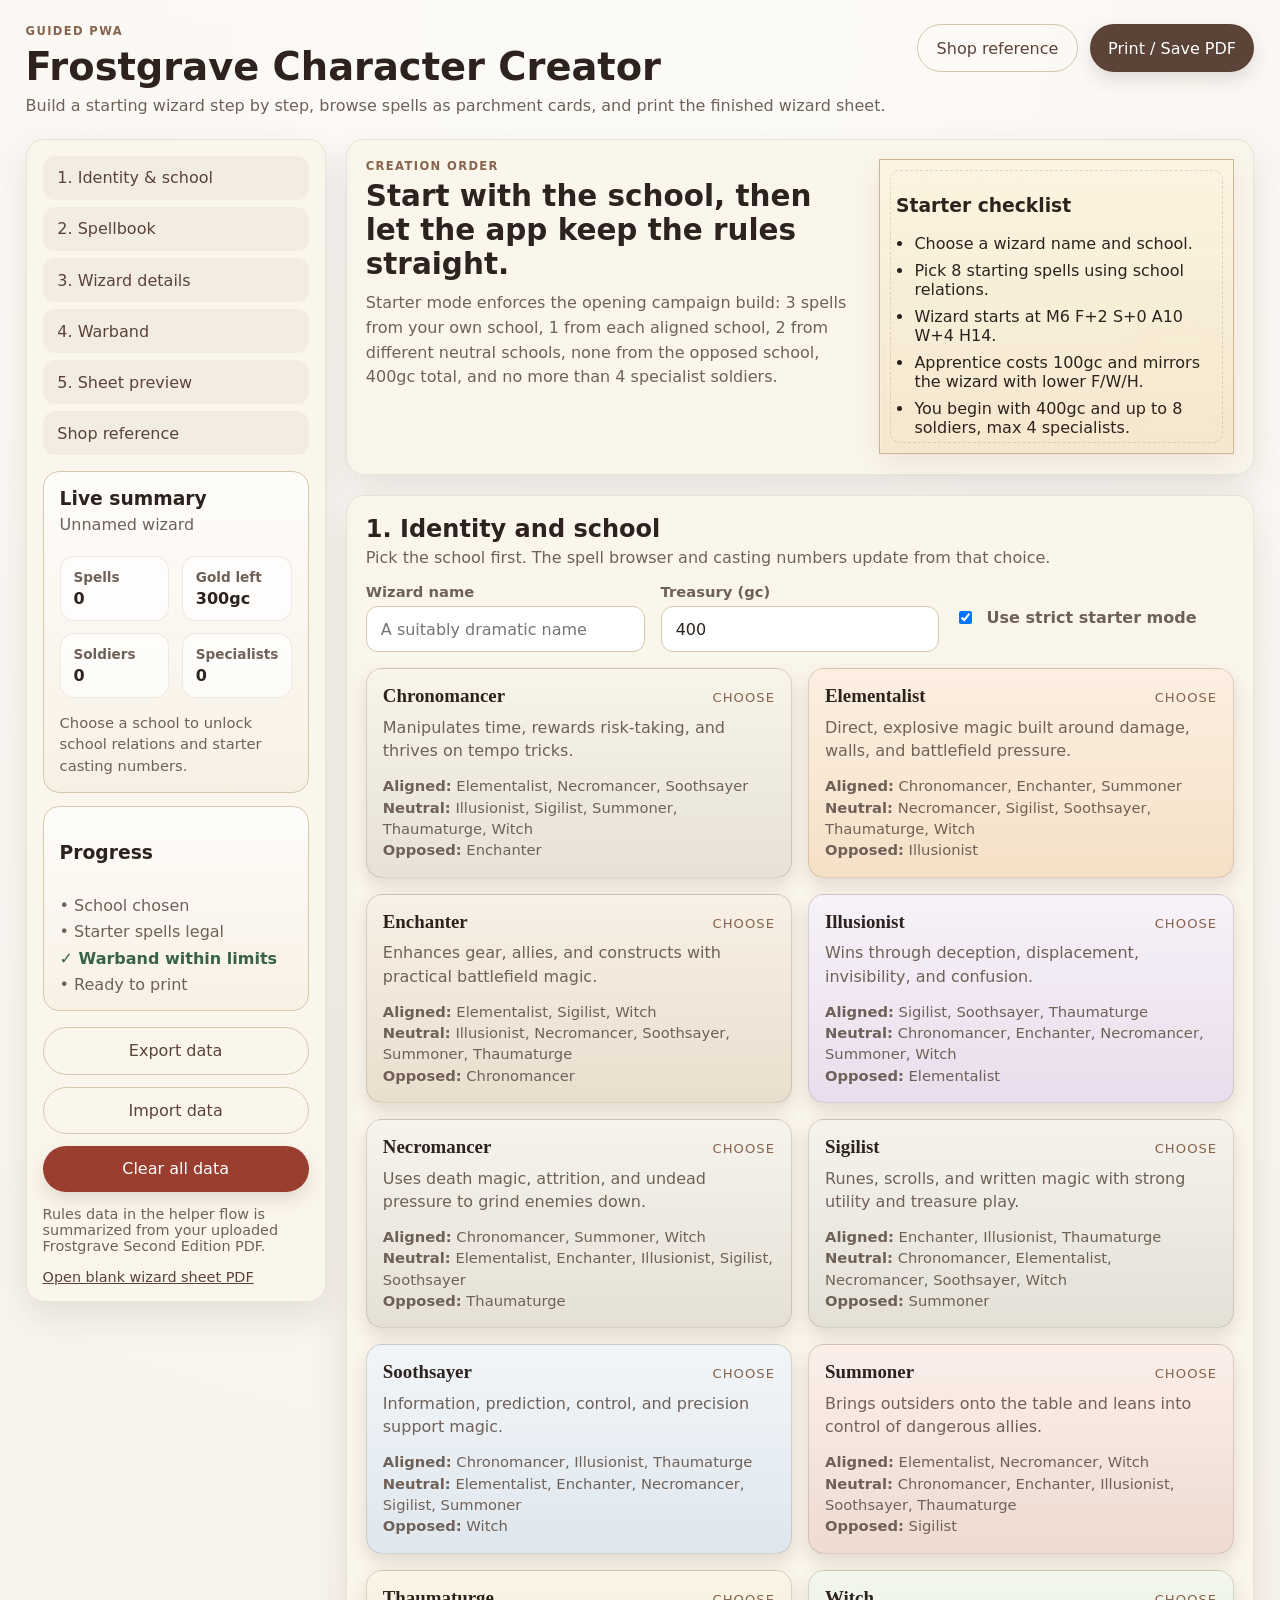
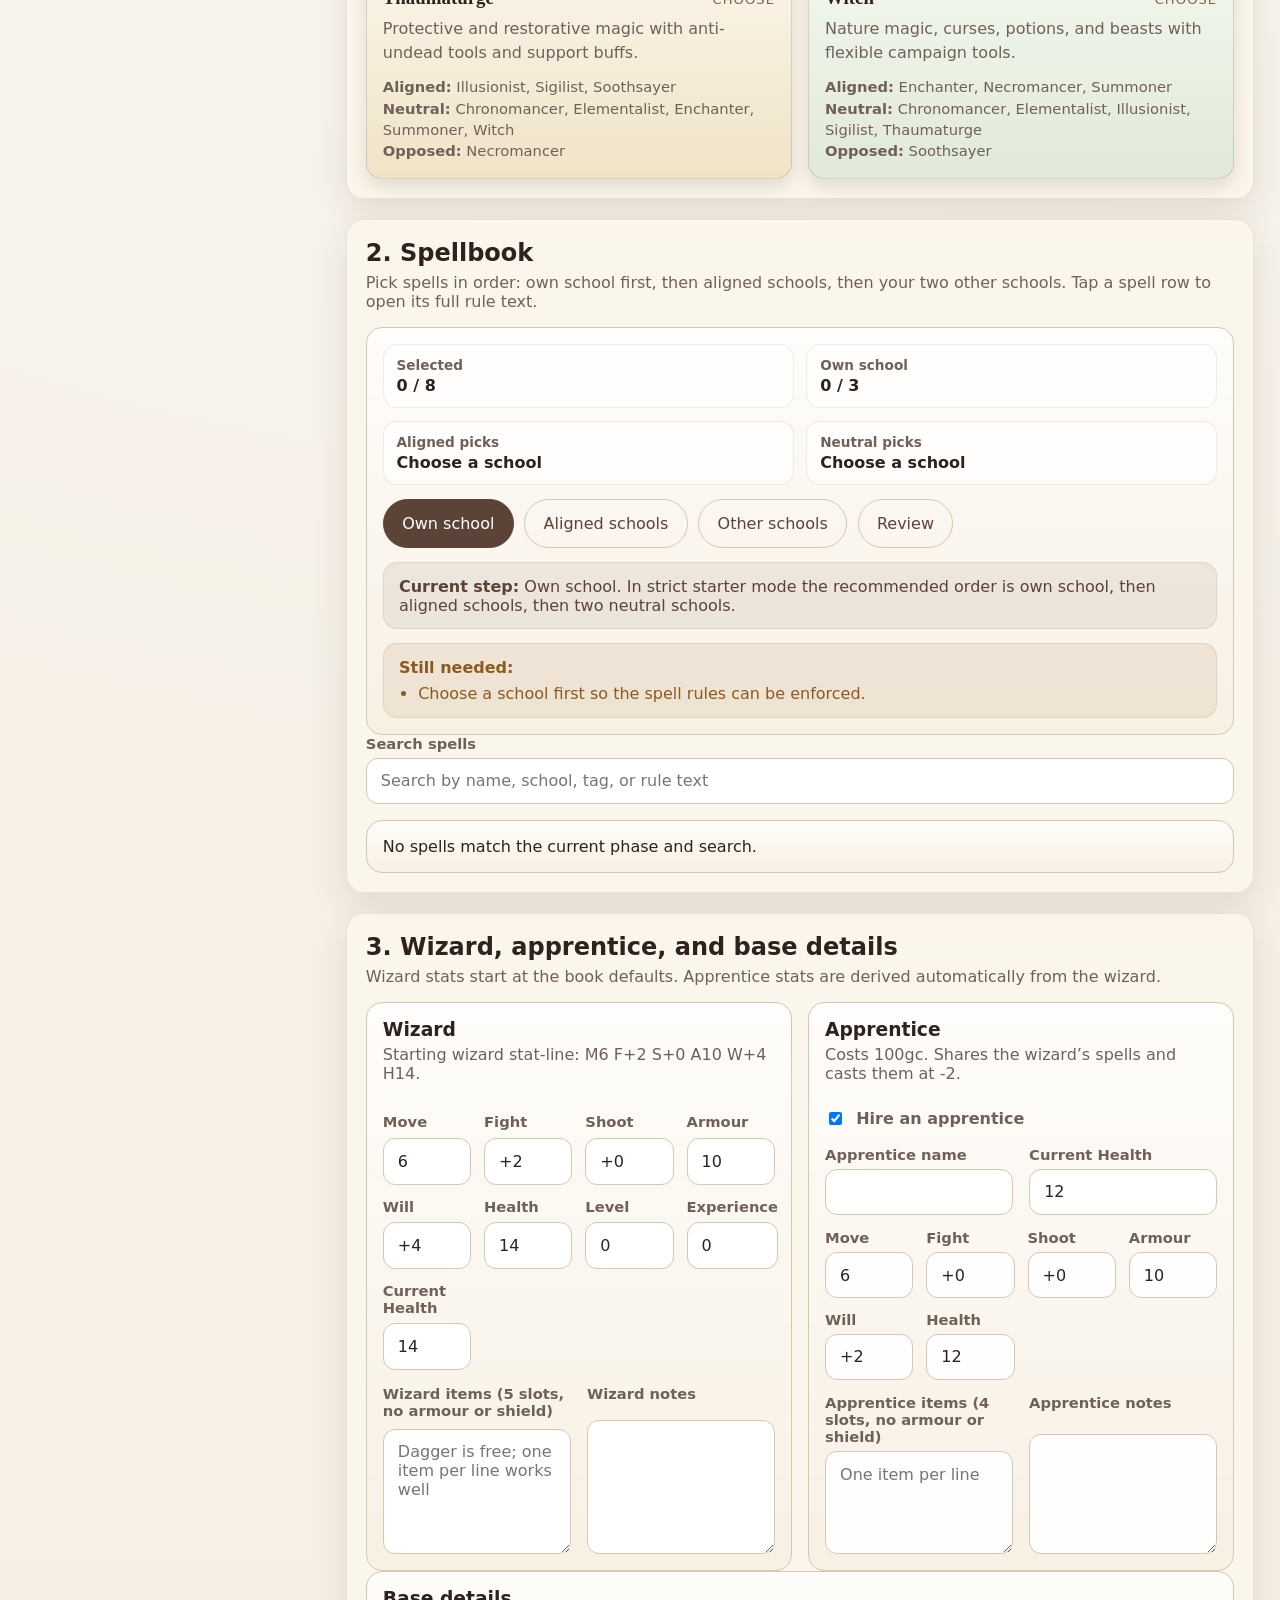
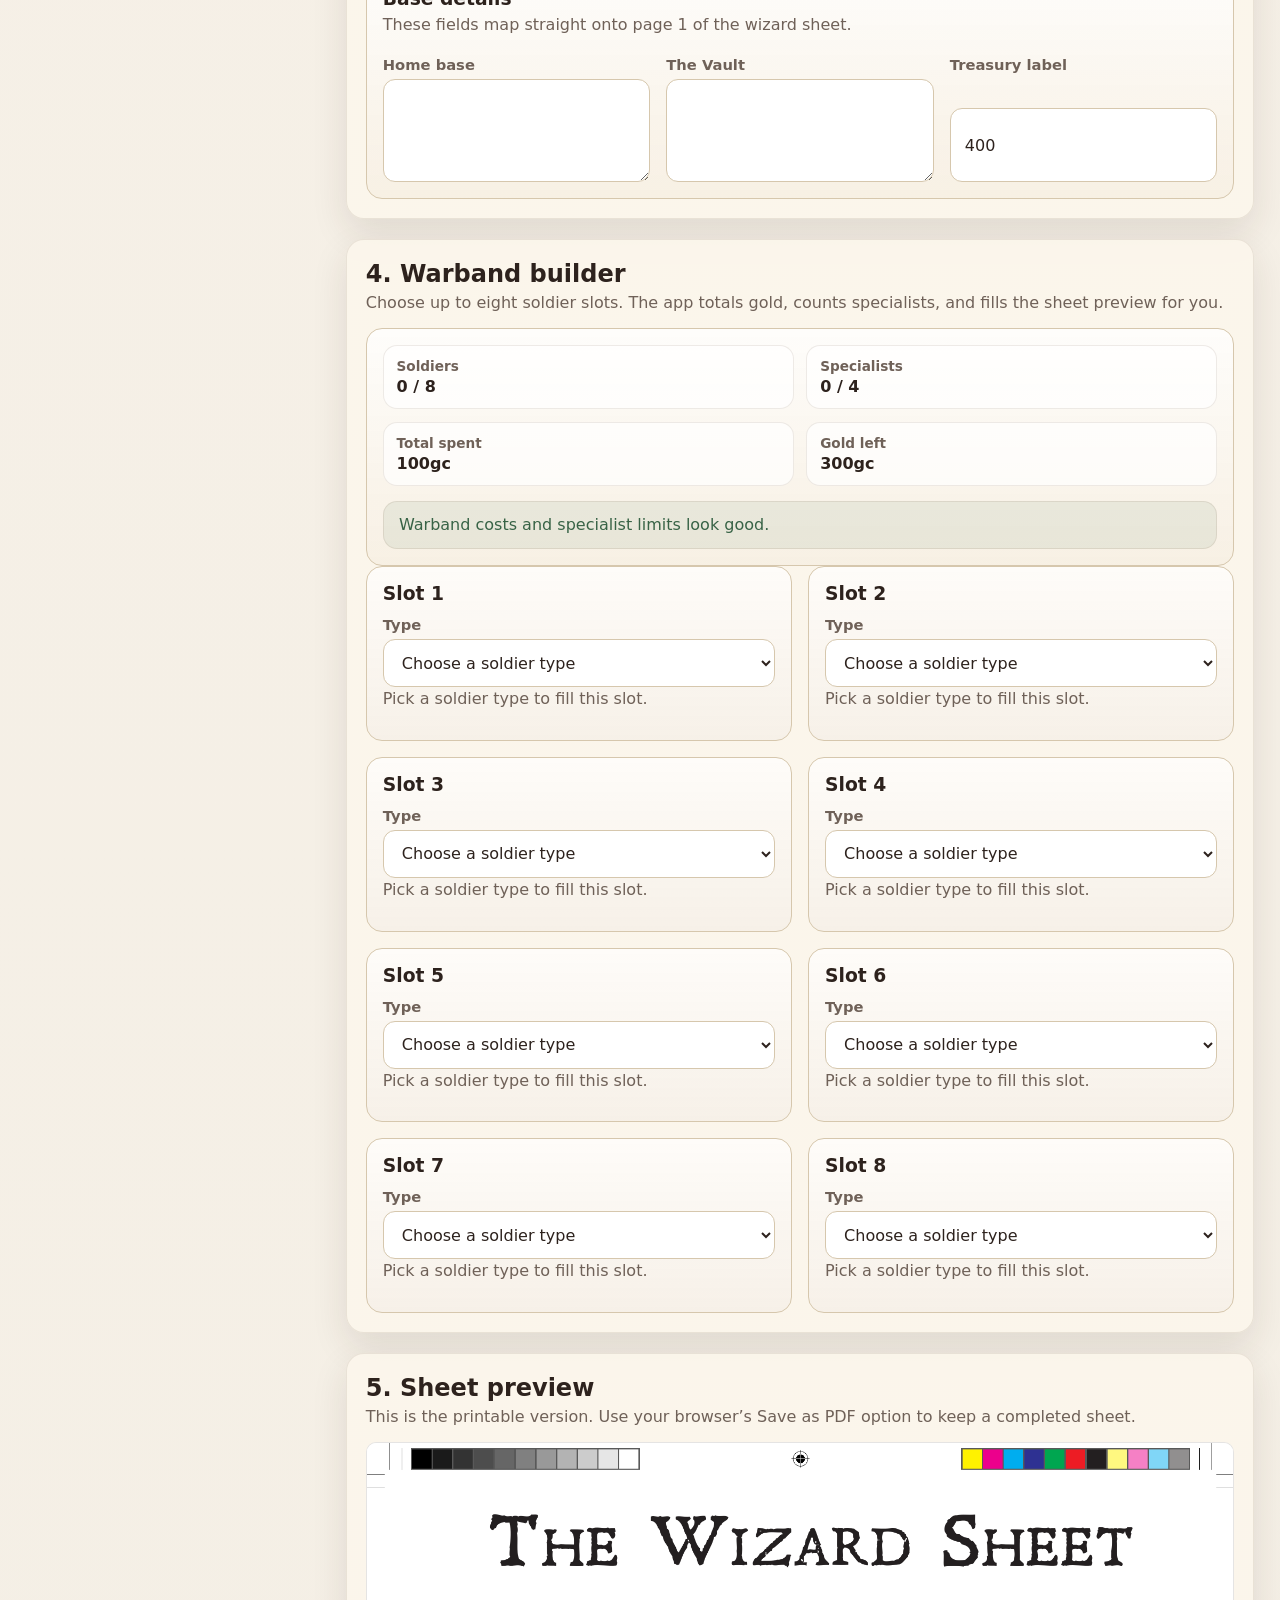
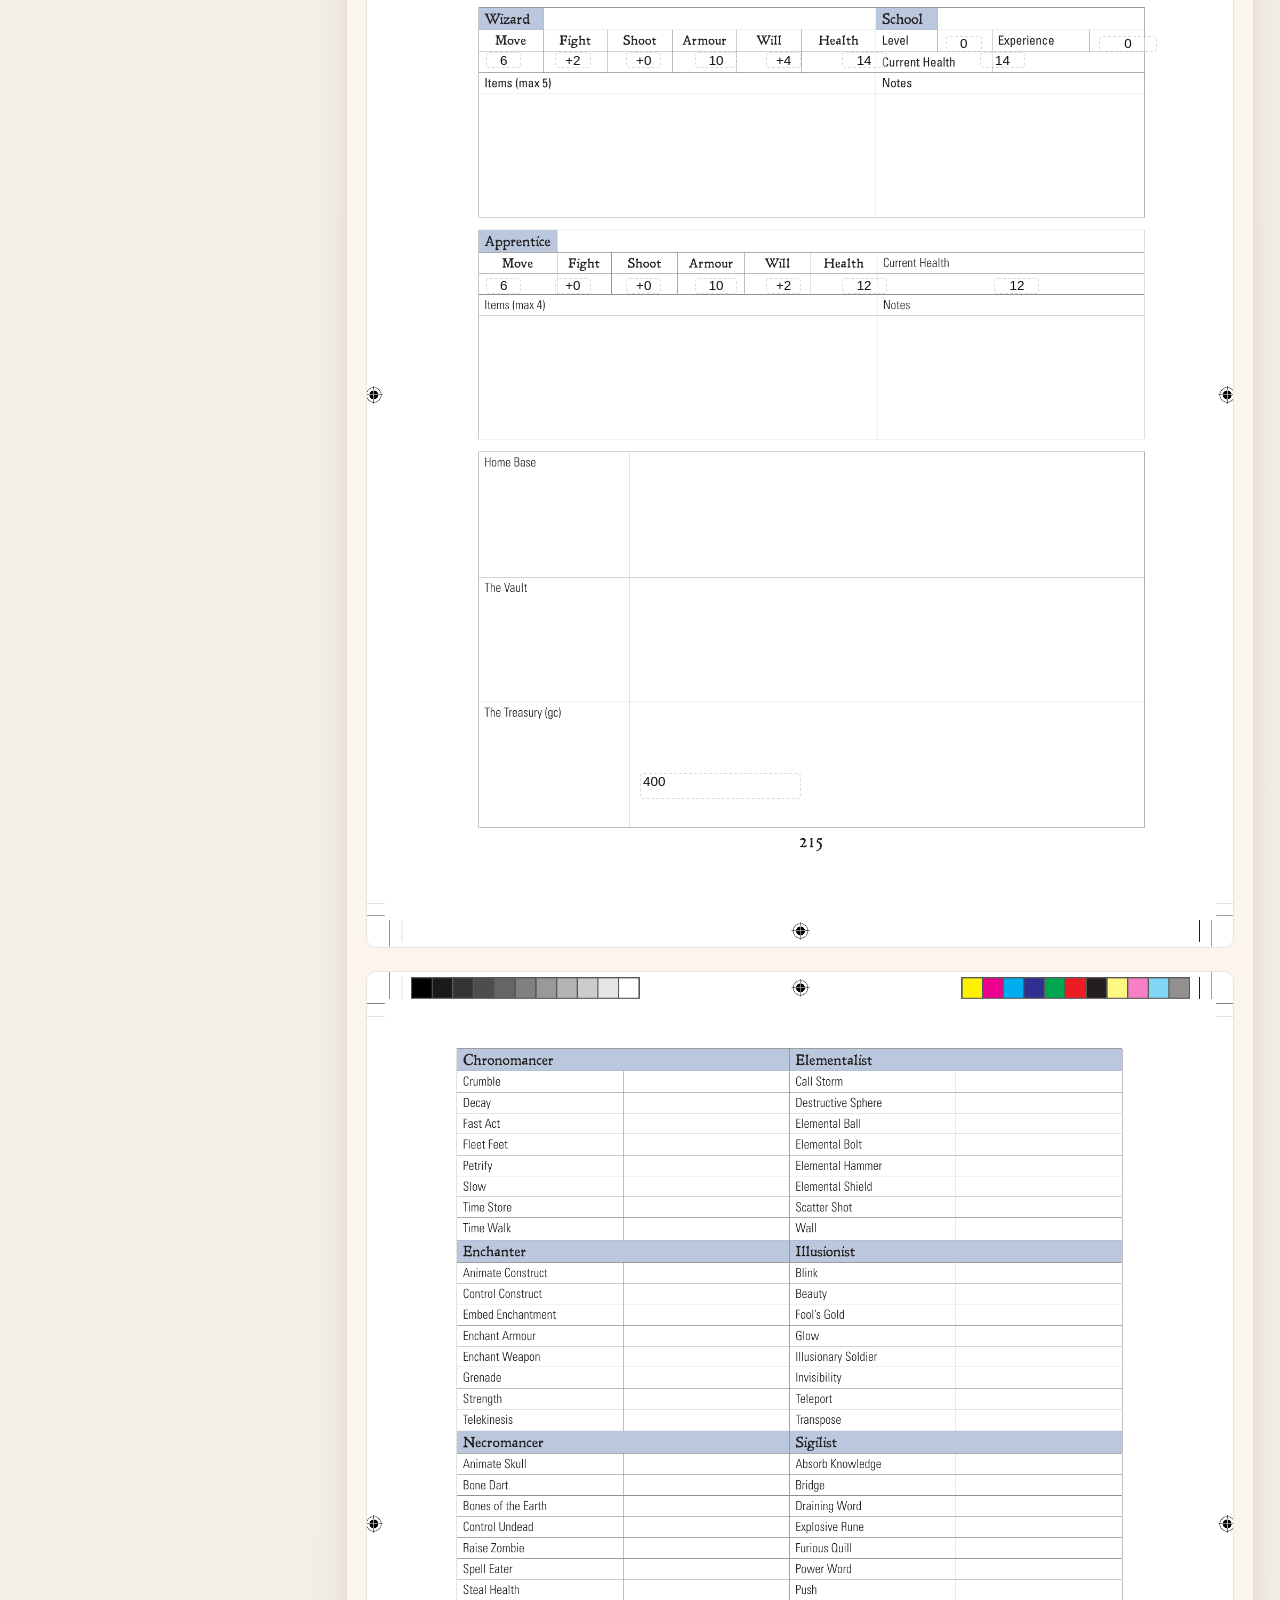
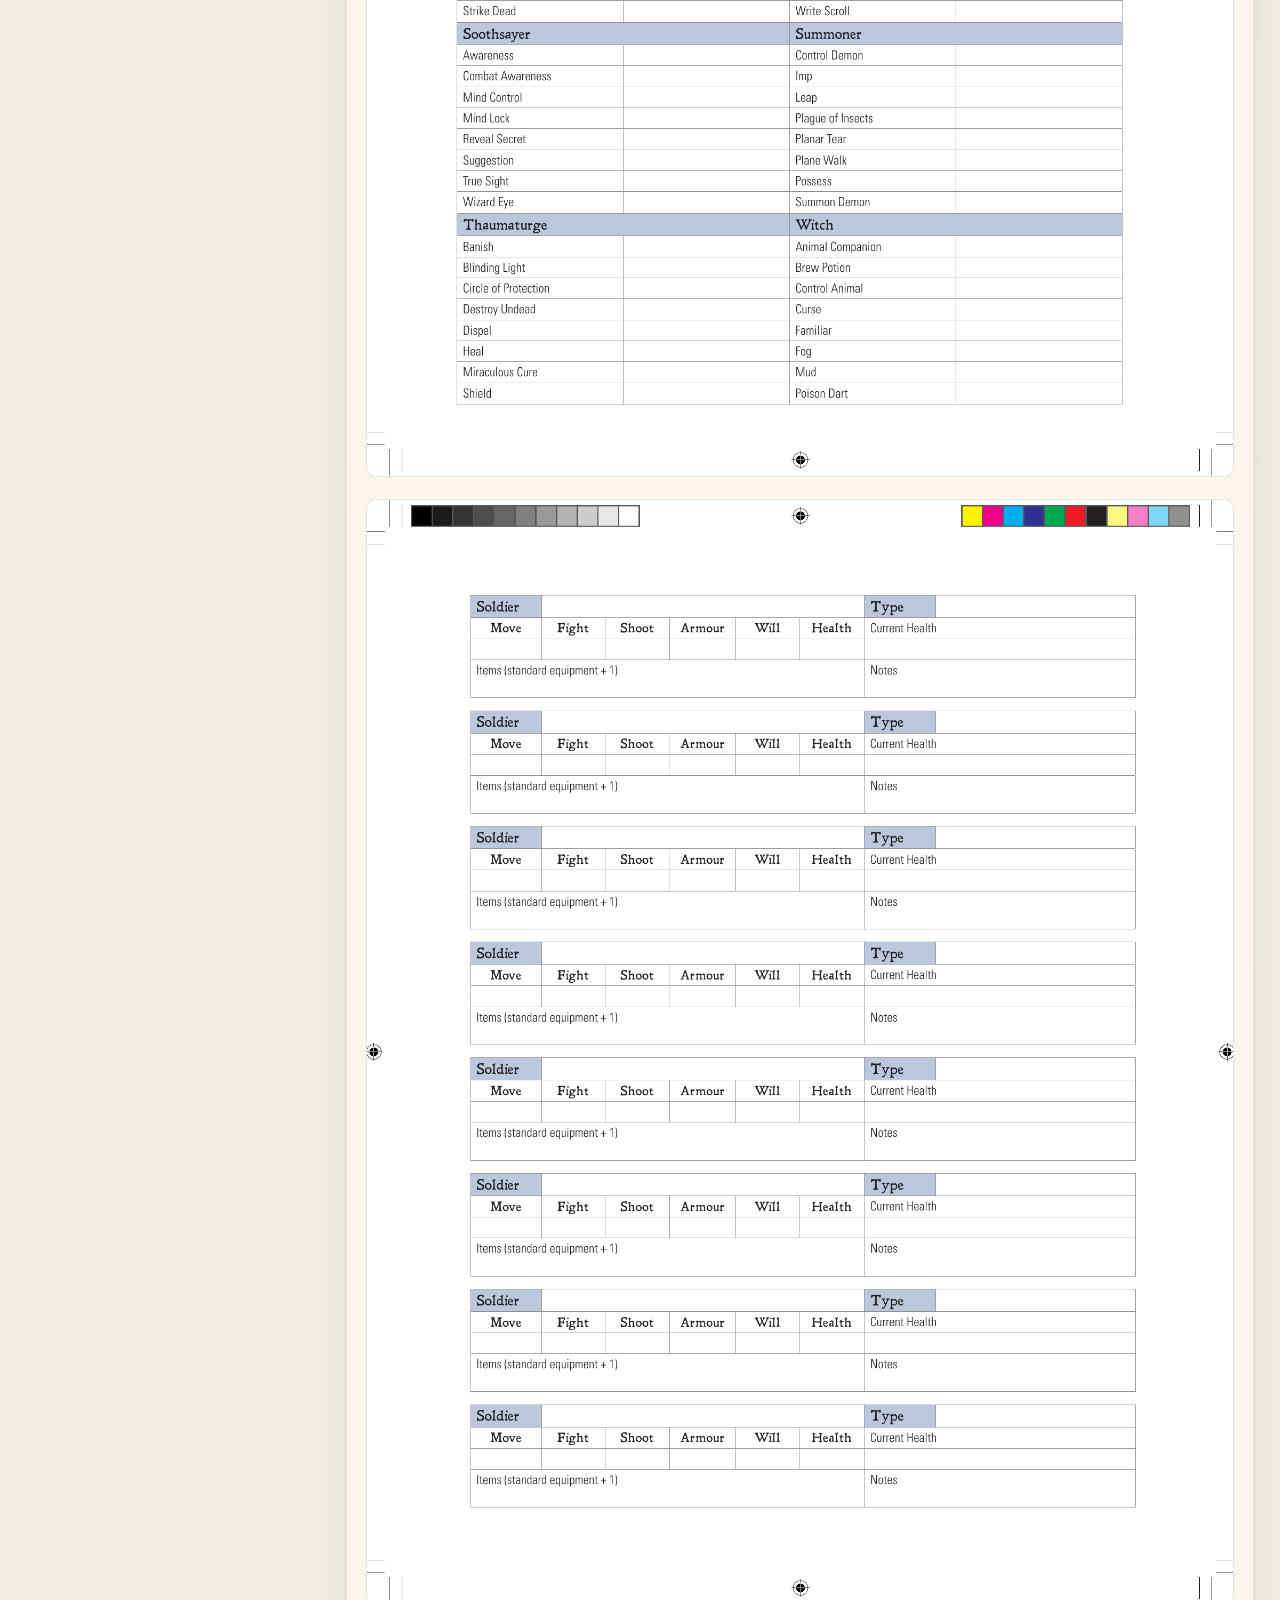
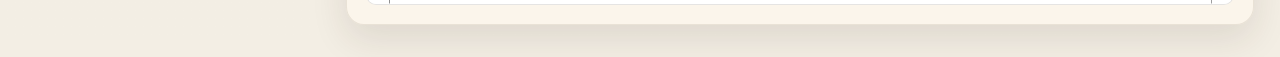
==== commit 9af7ea2b: "Add files via upload" ====
--- a/index.html
+++ b/index.html
@@ -19,6 +19,7 @@
         <p class="subhead">Build a starting wizard step by step, browse spells as parchment cards, and print the finished wizard sheet.</p>
       </div>
       <div class="header-actions">
+        <a class="ghost nav-link" href="./shop.html">Shop reference</a>
         <button id="installBtn" class="ghost" hidden>Install</button>
         <button id="printBtn">Print / Save PDF</button>
       </div>
@@ -32,6 +33,7 @@
           <a href="#detailsStep">3. Wizard details</a>
           <a href="#warbandStep">4. Warband</a>
           <a href="#previewSection">5. Sheet preview</a>
+          <a href="./shop.html">Shop reference</a>
         </nav>
 
         <section id="liveSummary" class="summary-stack"></section>
@@ -95,25 +97,13 @@
         <section id="spellsStep" class="card section-block">
           <div class="section-heading">
             <h2>2. Spellbook</h2>
-            <p>The cards show school relationship, base casting number, adjusted starter casting number, and quick tags.</p>
+            <p>Pick spells in order: own school first, then aligned schools, then your two other schools. Tap a spell row to open its full rule text.</p>
           </div>
           <div id="spellSummary" class="panel stack"></div>
-          <div class="toolbar">
+          <div class="toolbar compact-toolbar">
             <div class="field-group search-field">
               <label for="spellSearch">Search spells</label>
-              <input id="spellSearch" type="search" placeholder="Search by name, school, or tag" />
-            </div>
-            <div class="field-group narrow-field">
-              <label for="spellFilter">Filter</label>
-              <select id="spellFilter">
-                <option value="starter">Starter-legal schools</option>
-                <option value="all">All spells</option>
-                <option value="selected">Selected</option>
-                <option value="own">Own school</option>
-                <option value="aligned">Aligned schools</option>
-                <option value="neutral">Neutral schools</option>
-                <option value="opposed">Opposed school</option>
-              </select>
+              <input id="spellSearch" type="search" placeholder="Search by name, school, tag, or rule text" />
             </div>
           </div>
           <div id="spellCards" class="spell-card-grid"></div>
--- a/styles.css
+++ b/styles.css
@@ -38,7 +38,7 @@
   box-shadow: 0 8px 18px rgba(91, 67, 55, 0.16);
 }
 button:hover { transform: translateY(-1px); }
-button.ghost, .file-btn.ghost {
+button.ghost, .file-btn.ghost, a.ghost.nav-link {
   background: transparent;
   color: var(--accent);
   border: 1px solid var(--line);
@@ -585,3 +585,212 @@
     page-break-after: always;
   }
 }
+
+.nav-link {
+  display: inline-flex;
+  align-items: center;
+  justify-content: center;
+  text-decoration: none;
+  border-radius: 999px;
+  padding: 0.85rem 1.15rem;
+}
+
+.compact-toolbar {
+  grid-template-columns: minmax(0, 1fr);
+}
+
+.spell-phase-tabs {
+  display: flex;
+  flex-wrap: wrap;
+  gap: 0.65rem;
+}
+
+.spell-phase-tab.active {
+  background: var(--accent);
+  color: #fff;
+  border-color: var(--accent);
+}
+
+.alert.info {
+  background: rgba(91, 67, 55, 0.08);
+  color: var(--accent);
+}
+
+.spell-card-grid {
+  display: grid;
+  grid-template-columns: 1fr;
+  gap: 1rem;
+  margin-top: 1rem;
+}
+
+.spell-school-group {
+  padding: 0.9rem;
+}
+
+.spell-school-header {
+  display: flex;
+  justify-content: space-between;
+  gap: 0.8rem;
+  align-items: baseline;
+  margin-bottom: 0.8rem;
+}
+
+.spell-school-header h3,
+.spell-school-header p {
+  margin: 0;
+}
+
+.spell-school-header p {
+  color: var(--muted);
+  font-size: 0.92rem;
+}
+
+.spell-list {
+  display: grid;
+  gap: 0.7rem;
+}
+
+.spell-item {
+  border: 1px solid rgba(99, 77, 58, 0.16);
+  border-radius: 14px;
+  background: rgba(255,255,255,0.72);
+  padding: 0.7rem;
+}
+
+.spell-item.selected {
+  box-shadow: inset 0 0 0 2px rgba(56, 99, 70, 0.22);
+}
+
+.spell-item-head {
+  display: grid;
+  grid-template-columns: minmax(0, 1fr) auto;
+  gap: 0.75rem;
+  align-items: start;
+}
+
+.spell-expand {
+  display: grid;
+  grid-template-columns: minmax(0, 1fr) auto;
+  gap: 0.75rem;
+  align-items: start;
+  width: 100%;
+  padding: 0;
+  background: transparent;
+  color: inherit;
+  box-shadow: none;
+  border-radius: 0;
+}
+
+.spell-main {
+  display: grid;
+  gap: 0.18rem;
+  text-align: left;
+}
+
+.spell-title {
+  font-family: Georgia, "Times New Roman", serif;
+  font-size: 1.05rem;
+  font-weight: 700;
+}
+
+.spell-mini-meta {
+  text-align: left;
+  color: var(--muted);
+  font-size: 0.84rem;
+}
+
+.spell-caret {
+  font-size: 1.15rem;
+  color: var(--accent);
+  line-height: 1;
+}
+
+.spell-item-body {
+  margin-top: 0.7rem;
+  padding: 0.85rem;
+}
+
+.spell-description {
+  margin: 0.7rem 0 0;
+  color: var(--ink);
+  line-height: 1.5;
+}
+
+.reason-text.compact {
+  margin: 0.5rem 0 0;
+}
+
+.sheet-page {
+  container-type: inline-size;
+}
+
+.overlay {
+  padding: 0.02rem 0.1rem;
+  line-height: 1.08;
+}
+
+.overlay.tiny { font-size: 1.1cqw; }
+.overlay.small { font-size: 1.35cqw; }
+.overlay.normal,
+.overlay.mark,
+.overlay.medium { font-size: 1.55cqw; }
+
+.single-column-layout {
+  grid-template-columns: minmax(0, 1fr);
+}
+
+.shop-content {
+  max-width: 100%;
+}
+
+.shop-sections {
+  display: grid;
+  gap: 1rem;
+}
+
+.table-wrap {
+  overflow-x: auto;
+  border: 1px solid rgba(104, 84, 67, 0.12);
+  border-radius: 14px;
+  background: rgba(255,255,255,0.76);
+}
+
+.shop-table {
+  width: 100%;
+  border-collapse: collapse;
+  min-width: 980px;
+}
+
+.shop-table th,
+.shop-table td {
+  padding: 0.8rem 0.9rem;
+  border-bottom: 1px solid rgba(104, 84, 67, 0.12);
+  vertical-align: top;
+  text-align: left;
+}
+
+.shop-table thead th {
+  background: rgba(91, 67, 55, 0.08);
+  font-size: 0.88rem;
+  color: var(--muted);
+}
+
+.table-note {
+  margin-top: 0.2rem;
+  color: var(--muted);
+  font-size: 0.82rem;
+}
+
+@media (max-width: 820px) {
+  .spell-item-head {
+    grid-template-columns: 1fr;
+  }
+
+  .spell-expand {
+    grid-template-columns: 1fr auto;
+  }
+
+  .shop-table {
+    min-width: 760px;
+  }
+}
